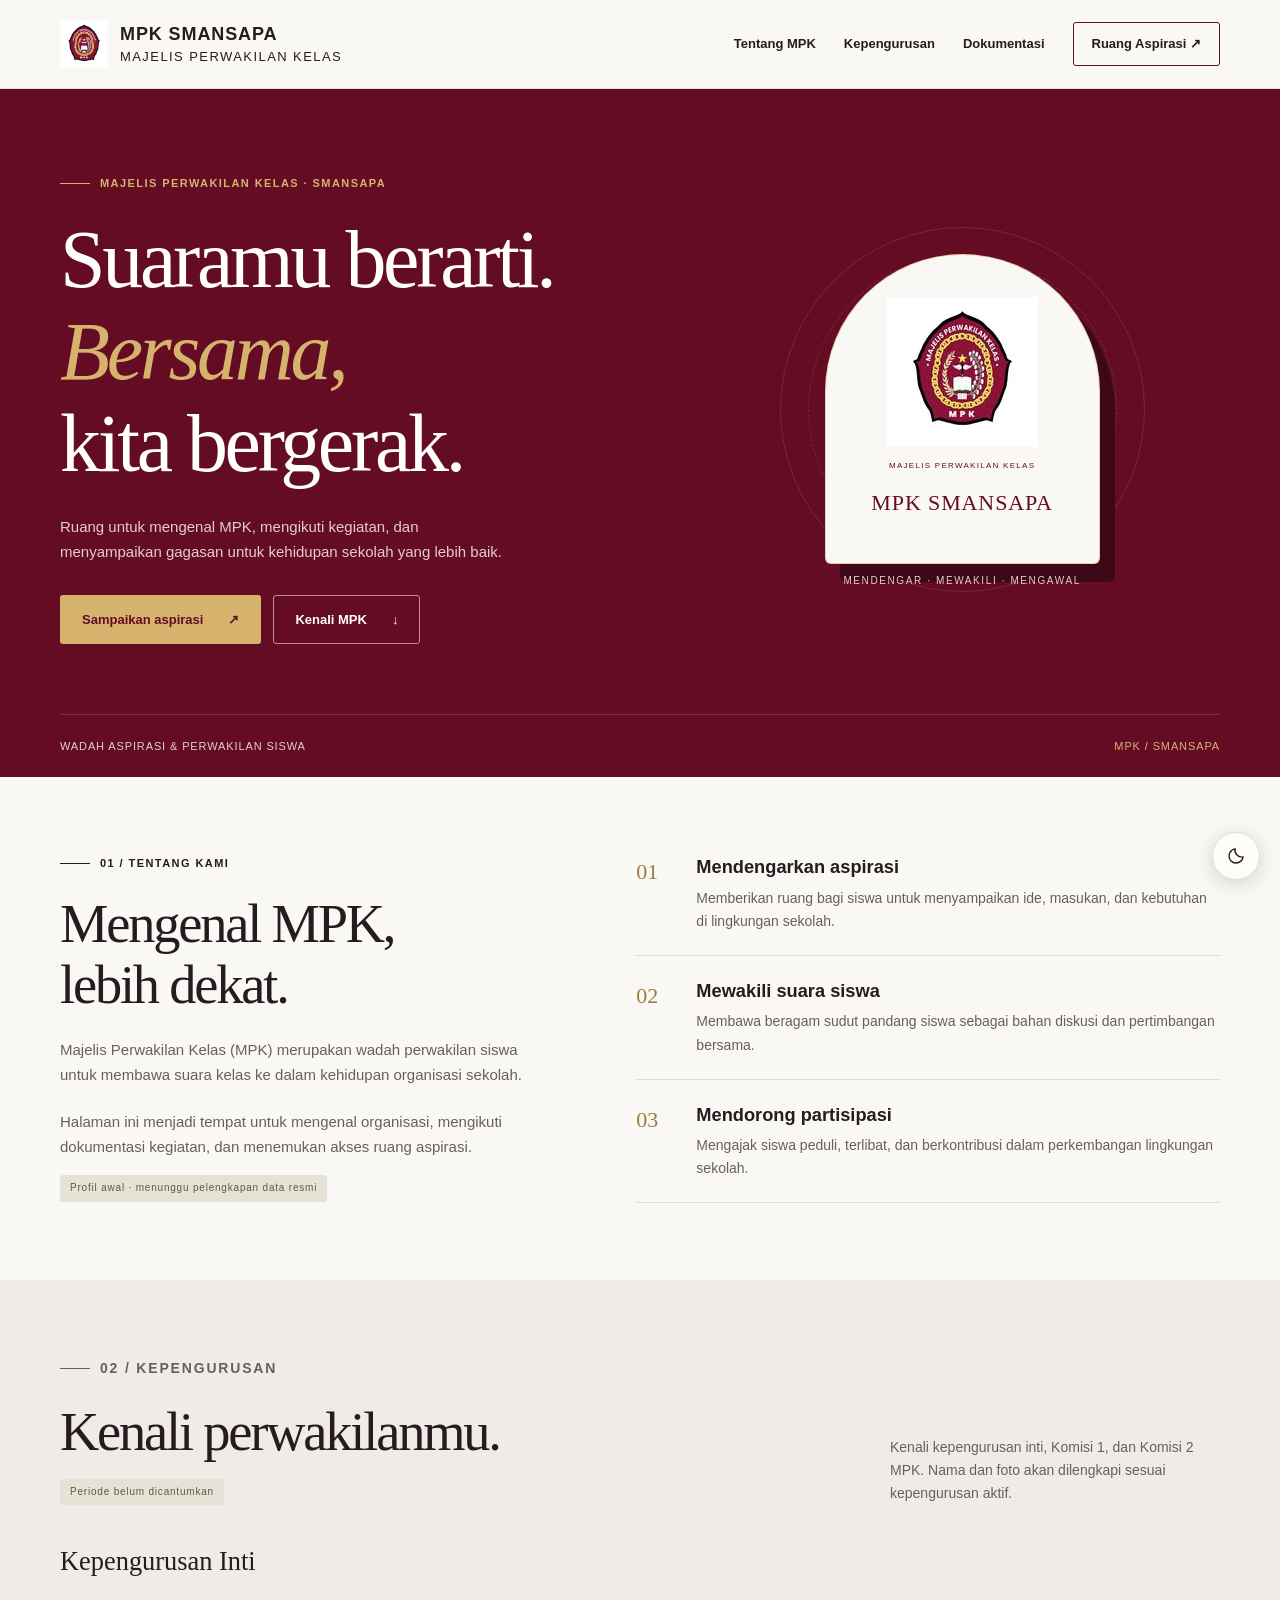
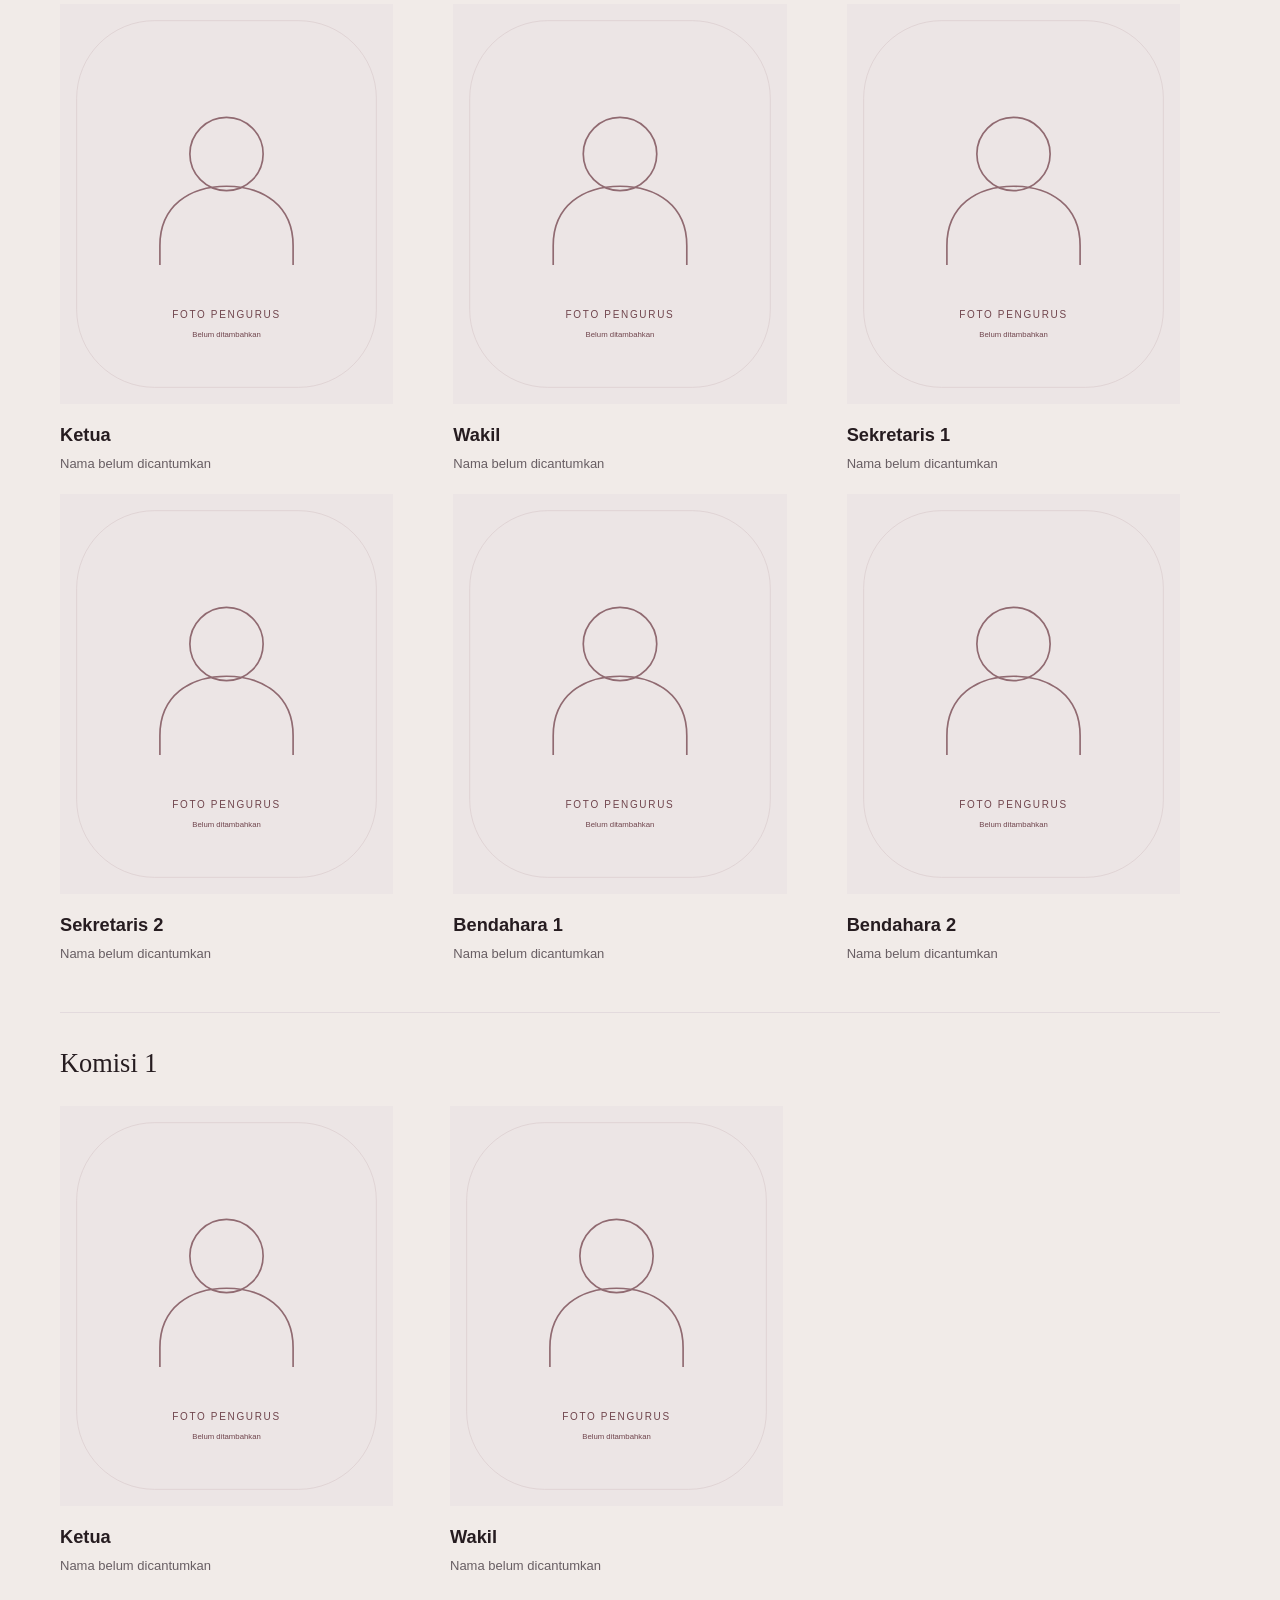
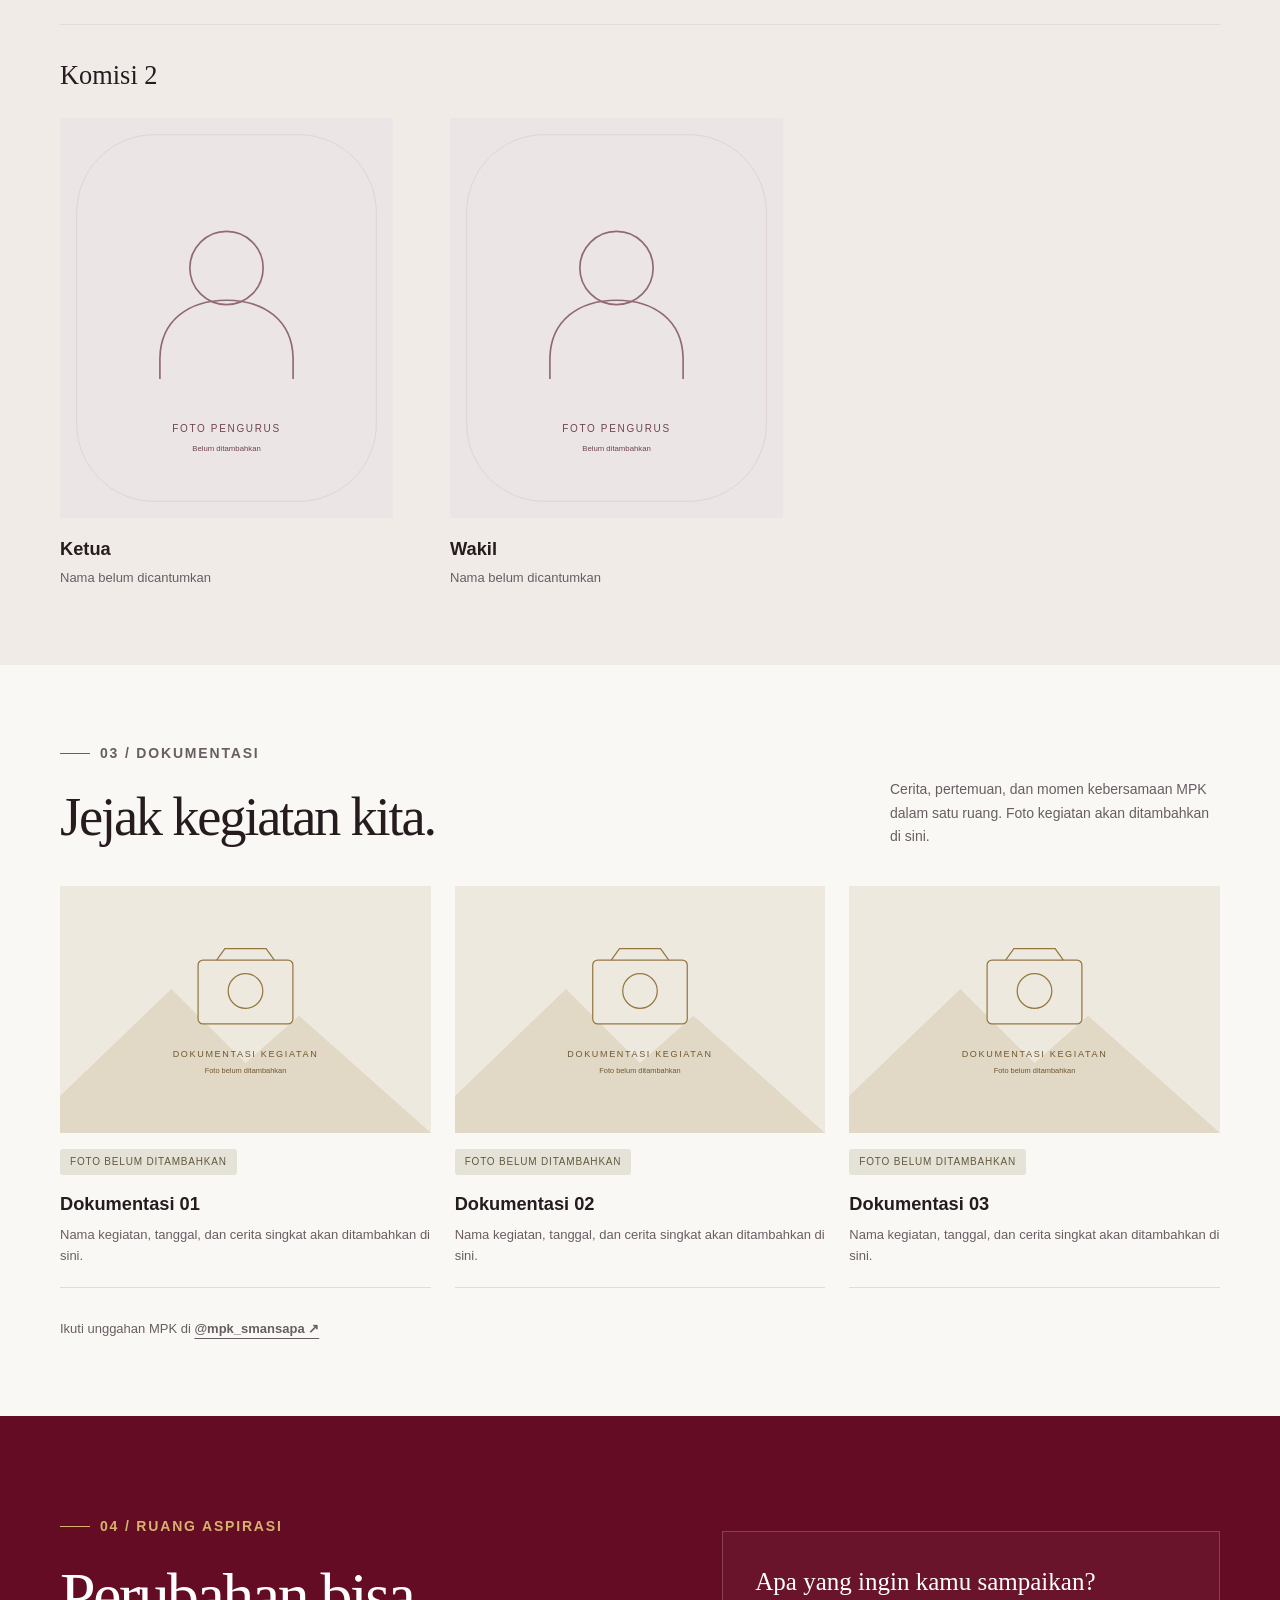
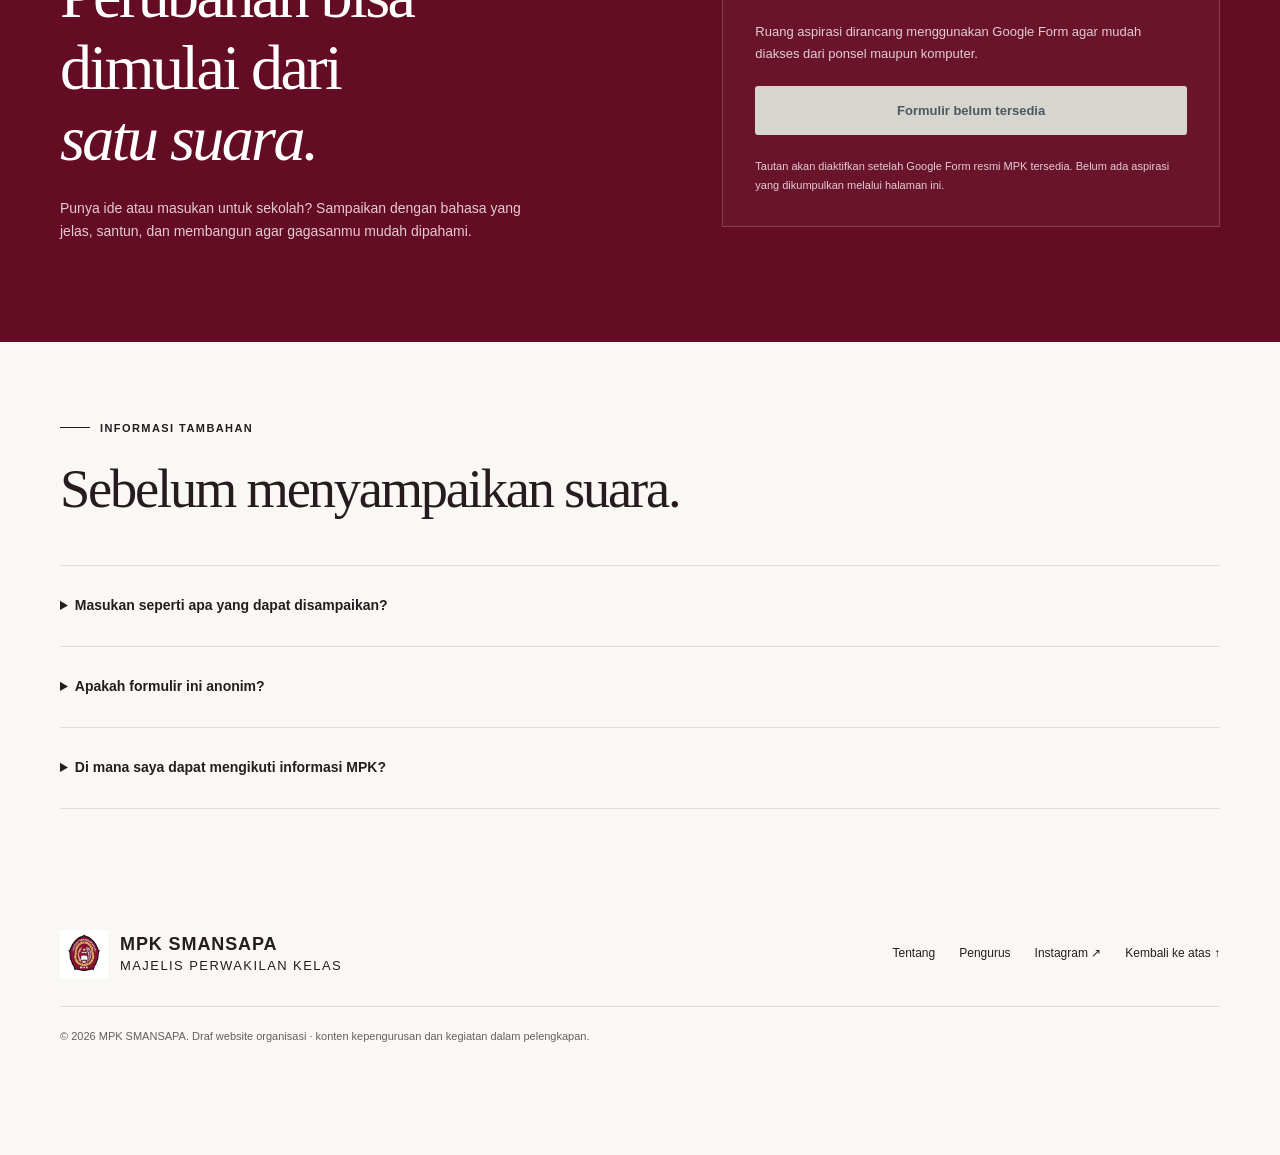
==== index.html @ d8ea1c8b "Organize leadership into core committee and two commissions" ====
<!doctype html>
<html lang="id">
  <head>
    <meta charset="utf-8">
    <meta name="viewport" content="width=device-width, initial-scale=1">
    <meta name="description" content="Kenali MPK SMANSAPA, kepengurusan, dokumentasi kegiatan, dan ruang aspirasi siswa.">
    <meta name="theme-color" content="#650c25">
    <link rel="icon" type="image/png" href="assets/logo-mpk.png">
    <title>MPK SMANSAPA — Ruang Suara Siswa</title>
    <!-- Terapkan preferensi tema sebelum halaman ditampilkan. -->
    <script src="theme.js"></script>
    <link rel="stylesheet" href="style.css">
    <script src="script.js" defer></script>
  </head>
  <body>
    <a class="skip" href="#utama">Lewati ke konten</a>
    <!-- HEADER DAN NAVIGASI -->
    <header>
      <div class="wrap header-row">
        <a class="brand" href="#beranda" aria-label="MPK SMANSAPA, beranda">
          <img class="brand-logo" src="assets/logo-mpk.png" alt="Logo MPK SMANSAPA" width="48" height="56">
          <span><strong>MPK SMANSAPA</strong>MAJELIS PERWAKILAN KELAS</span>
        </a>
        <button class="menu" aria-expanded="false" aria-controls="navigasi">Menu</button>
        <nav id="navigasi" aria-label="Navigasi utama"><a href="#tentang">Tentang MPK</a><a href="#pengurus">Kepengurusan</a><a href="#kegiatan">Dokumentasi</a><a class="nav-cta" href="#aspirasi">Ruang Aspirasi ↗</a></nav>
      </div>
    </header>
    <main id="utama">
      <!-- BERANDA -->
      <section class="hero" id="beranda">
        <div class="wrap">
          <div class="hero-grid">
            <div>
              <p class="eyebrow">Majelis Perwakilan Kelas · SMANSAPA</p>
              <h1>Suaramu berarti.<br><em>Bersama,</em><br>kita bergerak.</h1>
              <p class="hero-copy">Ruang untuk mengenal MPK, mengikuti kegiatan, dan menyampaikan gagasan untuk kehidupan sekolah yang lebih baik.</p>
              <div class="actions"><a class="button" href="#aspirasi">Sampaikan aspirasi <span aria-hidden="true">↗</span></a><a class="button secondary" href="#tentang">Kenali MPK <span aria-hidden="true">↓</span></a></div>
            </div>
            <div class="hero-art">
              <div class="orbit" aria-hidden="true"></div>
              <div class="logo-frame">
                <img src="assets/logo-mpk.png" alt="Lambang Majelis Perwakilan Kelas SMANSAPA" width="150" height="150">
                <span>MAJELIS PERWAKILAN KELAS</span>
                <strong>MPK SMANSAPA</strong>
              </div>
              <span class="art-label">MENDENGAR · MEWAKILI · MENGAWAL</span>
            </div>
          </div>
          <div class="hero-foot"><span>WADAH ASPIRASI &amp; PERWAKILAN SISWA</span><b>MPK / SMANSAPA</b></div>
        </div>
      </section>
      <!-- TENTANG MPK -->
      <section class="section" id="tentang">
        <div class="wrap about-grid">
          <div>
            <p class="eyebrow">01 / Tentang kami</p>
            <h2>Mengenal MPK,<br>lebih dekat.</h2>
            <p class="intro">Majelis Perwakilan Kelas (MPK) merupakan wadah perwakilan siswa untuk membawa suara kelas ke dalam kehidupan organisasi sekolah.</p>
            <p class="intro">Halaman ini menjadi tempat untuk mengenal organisasi, mengikuti dokumentasi kegiatan, dan menemukan akses ruang aspirasi.</p>
            <span class="badge">Profil awal · menunggu pelengkapan data resmi</span>
          </div>
          <div>
            <article class="principle">
              <span class="number">01</span>
              <div>
                <h3>Mendengarkan aspirasi</h3>
                <p>Memberikan ruang bagi siswa untuk menyampaikan ide, masukan, dan kebutuhan di lingkungan sekolah.</p>
              </div>
            </article>
            <article class="principle">
              <span class="number">02</span>
              <div>
                <h3>Mewakili suara siswa</h3>
                <p>Membawa beragam sudut pandang siswa sebagai bahan diskusi dan pertimbangan bersama.</p>
              </div>
            </article>
            <article class="principle">
              <span class="number">03</span>
              <div>
                <h3>Mendorong partisipasi</h3>
                <p>Mengajak siswa peduli, terlibat, dan berkontribusi dalam perkembangan lingkungan sekolah.</p>
              </div>
            </article>
          </div>
        </div>
      </section>
      <!-- KEPENGURUSAN MPK -->
      <section class="section tinted" id="pengurus">
        <div class="wrap">
          <div class="section-top">
            <div>
              <p class="eyebrow">02 / Kepengurusan</p>
              <h2>Kenali perwakilanmu.</h2>
              <!-- Ganti teks periode di bawah sesuai masa kepengurusan. -->
              <span class="badge" id="period">Periode belum dicantumkan</span>
            </div>
            <p>Kenali kepengurusan inti, Komisi 1, dan Komisi 2 MPK. Nama dan foto akan dilengkapi sesuai kepengurusan aktif.</p>
          </div>
          <!-- KEPENGURUSAN INTI -->
          <section class="leadership-group" aria-labelledby="inti-title">
            <h3 class="leadership-title" id="inti-title">Kepengurusan Inti</h3>
            <div class="people people--core" id="people">
              <!-- Kepengurusan Inti: Ketua. Ganti foto dan nama pada kartu ini. -->
              <article class="person">
                <div class="person-image">
                  <img src="assets/foto-pengurus.svg" alt="Tempat foto Ketua Kepengurusan Inti" width="600" height="720" loading="lazy">
                </div>
                <h4>Ketua</h4>
                <p>Nama belum dicantumkan</p>
              </article>
              <!-- Kepengurusan Inti: Wakil. Ganti foto dan nama pada kartu ini. -->
              <article class="person">
                <div class="person-image">
                  <img src="assets/foto-pengurus.svg" alt="Tempat foto Wakil Kepengurusan Inti" width="600" height="720" loading="lazy">
                </div>
                <h4>Wakil</h4>
                <p>Nama belum dicantumkan</p>
              </article>
              <!-- Kepengurusan Inti: Sekretaris 1. Ganti foto dan nama pada kartu ini. -->
              <article class="person">
                <div class="person-image">
                  <img src="assets/foto-pengurus.svg" alt="Tempat foto Sekretaris 1 Kepengurusan Inti" width="600" height="720" loading="lazy">
                </div>
                <h4>Sekretaris 1</h4>
                <p>Nama belum dicantumkan</p>
              </article>
              <!-- Kepengurusan Inti: Sekretaris 2. Ganti foto dan nama pada kartu ini. -->
              <article class="person">
                <div class="person-image">
                  <img src="assets/foto-pengurus.svg" alt="Tempat foto Sekretaris 2 Kepengurusan Inti" width="600" height="720" loading="lazy">
                </div>
                <h4>Sekretaris 2</h4>
                <p>Nama belum dicantumkan</p>
              </article>
              <!-- Kepengurusan Inti: Bendahara 1. Ganti foto dan nama pada kartu ini. -->
              <article class="person">
                <div class="person-image">
                  <img src="assets/foto-pengurus.svg" alt="Tempat foto Bendahara 1 Kepengurusan Inti" width="600" height="720" loading="lazy">
                </div>
                <h4>Bendahara 1</h4>
                <p>Nama belum dicantumkan</p>
              </article>
              <!-- Kepengurusan Inti: Bendahara 2. Ganti foto dan nama pada kartu ini. -->
              <article class="person">
                <div class="person-image">
                  <img src="assets/foto-pengurus.svg" alt="Tempat foto Bendahara 2 Kepengurusan Inti" width="600" height="720" loading="lazy">
                </div>
                <h4>Bendahara 2</h4>
                <p>Nama belum dicantumkan</p>
              </article>
            </div>
          </section>
          <!-- KOMISI 1 -->
          <section class="leadership-group" aria-labelledby="komisi-1-title">
            <h3 class="leadership-title" id="komisi-1-title">Komisi 1</h3>
            <div class="people people--commission">
              <!-- Komisi 1: Ketua. Ganti foto dan nama pada kartu ini. -->
              <article class="person">
                <div class="person-image">
                  <img src="assets/foto-pengurus.svg" alt="Tempat foto Ketua Komisi 1" width="600" height="720" loading="lazy">
                </div>
                <h4>Ketua</h4>
                <p>Nama belum dicantumkan</p>
              </article>
              <!-- Komisi 1: Wakil. Ganti foto dan nama pada kartu ini. -->
              <article class="person">
                <div class="person-image">
                  <img src="assets/foto-pengurus.svg" alt="Tempat foto Wakil Komisi 1" width="600" height="720" loading="lazy">
                </div>
                <h4>Wakil</h4>
                <p>Nama belum dicantumkan</p>
              </article>
            </div>
          </section>
          <!-- KOMISI 2 -->
          <section class="leadership-group" aria-labelledby="komisi-2-title">
            <h3 class="leadership-title" id="komisi-2-title">Komisi 2</h3>
            <div class="people people--commission">
              <!-- Komisi 2: Ketua. Ganti foto dan nama pada kartu ini. -->
              <article class="person">
                <div class="person-image">
                  <img src="assets/foto-pengurus.svg" alt="Tempat foto Ketua Komisi 2" width="600" height="720" loading="lazy">
                </div>
                <h4>Ketua</h4>
                <p>Nama belum dicantumkan</p>
              </article>
              <!-- Komisi 2: Wakil. Ganti foto dan nama pada kartu ini. -->
              <article class="person">
                <div class="person-image">
                  <img src="assets/foto-pengurus.svg" alt="Tempat foto Wakil Komisi 2" width="600" height="720" loading="lazy">
                </div>
                <h4>Wakil</h4>
                <p>Nama belum dicantumkan</p>
              </article>
            </div>
          </section>
        </div>
      </section>
      <!-- DOKUMENTASI KEGIATAN -->
      <section class="section" id="kegiatan">
        <div class="wrap">
          <div class="section-top">
            <div>
              <p class="eyebrow">03 / Dokumentasi</p>
              <h2>Jejak kegiatan kita.</h2>
            </div>
            <p>Cerita, pertemuan, dan momen kebersamaan MPK dalam satu ruang. Foto kegiatan akan ditambahkan di sini.</p>
          </div>
          <div class="gallery" id="gallery">
            <!-- Dokumentasi 01. Ganti foto, judul, tanggal, dan keterangan di kartu ini. -->
            <article class="event">
              <img src="assets/dokumentasi.svg" alt="Tempat foto dokumentasi 01" width="900" height="600" loading="lazy">
              <span class="badge">FOTO BELUM DITAMBAHKAN</span>
              <h3>Dokumentasi 01</h3>
              <!-- Tambahkan tanggal setelah tersedia, misalnya: <time datetime="2026-10-31">31 Oktober 2026</time> -->
              <p>Nama kegiatan, tanggal, dan cerita singkat akan ditambahkan di sini.</p>
            </article>
            <!-- Dokumentasi 02. Ganti foto, judul, tanggal, dan keterangan di kartu ini. -->
            <article class="event">
              <img src="assets/dokumentasi.svg" alt="Tempat foto dokumentasi 02" width="900" height="600" loading="lazy">
              <span class="badge">FOTO BELUM DITAMBAHKAN</span>
              <h3>Dokumentasi 02</h3>
              <!-- Tambahkan tanggal setelah tersedia, misalnya: <time datetime="2026-10-31">31 Oktober 2026</time> -->
              <p>Nama kegiatan, tanggal, dan cerita singkat akan ditambahkan di sini.</p>
            </article>
            <!-- Dokumentasi 03. Ganti foto, judul, tanggal, dan keterangan di kartu ini. -->
            <article class="event">
              <img src="assets/dokumentasi.svg" alt="Tempat foto dokumentasi 03" width="900" height="600" loading="lazy">
              <span class="badge">FOTO BELUM DITAMBAHKAN</span>
              <h3>Dokumentasi 03</h3>
              <!-- Tambahkan tanggal setelah tersedia, misalnya: <time datetime="2026-10-31">31 Oktober 2026</time> -->
              <p>Nama kegiatan, tanggal, dan cerita singkat akan ditambahkan di sini.</p>
            </article>
          </div>
          <p class="gallery-social">Ikuti unggahan MPK di <a class="text-link" href="https://www.instagram.com/mpk_smansapa/" target="_blank" rel="noopener noreferrer">@mpk_smansapa ↗</a></p>
        </div>
      </section>
      <!-- RUANG ASPIRASI -->
      <section class="section aspiration" id="aspirasi">
        <div class="wrap aspiration-grid">
          <div>
            <p class="eyebrow">04 / Ruang aspirasi</p>
            <h2>Perubahan bisa<br>dimulai dari<br><em>satu suara.</em></h2>
            <p>Punya ide atau masukan untuk sekolah? Sampaikan dengan bahasa yang jelas, santun, dan membangun agar gagasanmu mudah dipahami.</p>
          </div>
          <div class="form-box">
            <h3>Apa yang ingin kamu sampaikan?</h3>
            <p>Ruang aspirasi dirancang menggunakan Google Form agar mudah diakses dari ponsel maupun komputer.</p>
            <!-- Setelah Google Form tersedia, ganti tombol nonaktif di bawah dengan:
<a class="button" href="TAUTAN_GOOGLE_FORM" target="_blank" rel="noopener noreferrer">Buka formulir aspirasi ↗</a>
Lalu sesuaikan keterangan di bawah tombol. -->
            <button id="form-pending" class="button" disabled>Formulir belum tersedia</button>
            <p class="form-note" id="form-note">Tautan akan diaktifkan setelah Google Form resmi MPK tersedia. Belum ada aspirasi yang dikumpulkan melalui halaman ini.</p>
          </div>
        </div>
      </section>
      <section class="section">
        <div class="wrap">
          <p class="eyebrow">Informasi tambahan</p>
          <h2>Sebelum menyampaikan suara.</h2>
          <div class="faq">
            <details>
              <summary>Masukan seperti apa yang dapat disampaikan?</summary>
              <p>Ide kegiatan, saran fasilitas, atau masukan tentang kehidupan sekolah. Jelaskan konteks dan usulan perbaikan secara santun. Hindari menyertakan data pribadi orang lain.</p>
            </details>
            <details>
              <summary>Apakah formulir ini anonim?</summary>
              <p>Pengaturan identitas mengikuti Google Form resmi yang nantinya ditautkan. Baca keterangan formulir dan persyaratan login sebelum mengirim; website ini belum menjanjikan pengiriman anonim.</p>
            </details>
            <details>
              <summary>Di mana saya dapat mengikuti informasi MPK?</summary>
              <p>Kunjungi <a class="text-link" href="https://www.instagram.com/mpk_smansapa/" target="_blank" rel="noopener noreferrer">Instagram @mpk_smansapa ↗</a>. Dokumentasi website akan diperbarui setelah materi kegiatan tersedia.</p>
            </details>
          </div>
        </div>
      </section>
    </main>
    <!-- FOOTER -->
    <footer>
      <div class="wrap">
        <div class="footer-row">
          <a class="brand" href="#beranda">
            <img class="brand-logo" src="assets/logo-mpk.png" alt="Logo MPK SMANSAPA" width="48" height="56">
            <span><strong>MPK SMANSAPA</strong>MAJELIS PERWAKILAN KELAS</span>
          </a>
          <div class="footer-links"><a href="#tentang">Tentang</a><a href="#pengurus">Pengurus</a><a href="https://www.instagram.com/mpk_smansapa/" target="_blank" rel="noopener noreferrer">Instagram ↗</a><a href="#beranda">Kembali ke atas ↑</a></div>
        </div>
        <p class="footer-note">© <span id="year">2026</span> MPK SMANSAPA. Draf website organisasi · konten kepengurusan dan kegiatan dalam pelengkapan.</p>
      </div>
    </footer>
    <!-- Tombol tema tetap dapat diakses saat halaman digulir. -->
    <button
      class="theme-toggle"
      id="theme-toggle"
      type="button"
      aria-label="Aktifkan mode gelap"
      aria-pressed="false"
      hidden
    >
      <svg class="theme-icon theme-icon-moon" viewBox="0 0 24 24" width="20" height="20" fill="none" stroke="currentColor" stroke-width="1.7" aria-hidden="true">
        <path d="M20.5 13.2A8.5 8.5 0 0 1 10.8 3.5a8.5 8.5 0 1 0 9.7 9.7Z" />
      </svg>
      <svg class="theme-icon theme-icon-sun" viewBox="0 0 24 24" width="20" height="20" fill="none" stroke="currentColor" stroke-width="1.7" aria-hidden="true">
        <circle cx="12" cy="12" r="4" />
        <path d="M12 2v2m0 16v2M2 12h2m16 0h2M5 5l1.5 1.5m11 11L19 19M5 19l1.5-1.5m11-11L19 5" />
      </svg>
    </button>
  </body>
</html>
---- style.css ----
/* Warna, tipografi, dan tata letak website MPK SMANSAPA. */
:root {
  --maroon: #650c25;
  --maroon-light: #8b1637;
  --gold: #d6b36c;
  --paper: #faf8f4;
  --ink: #261c20;
  --muted: #685e63;
  --line: #e3dadd;
}

* {
  box-sizing: border-box;
}

html {
  scroll-behavior: smooth;
  scroll-padding-top: 100px;
}

body {
  margin: 0;
  background: var(--paper);
  color: var(--ink);
  font-family: Arial,Helvetica,sans-serif;
  line-height: 1.65;
}

a {
  color: inherit;
  text-decoration: none;
}

button {
  font: inherit;
  cursor: pointer;
}

button:disabled {
  cursor: default;
}

a:focus-visible,button:focus-visible {
  outline: 3px solid #c79c47;
  outline-offset: 5px;
}

img {
  max-width: 100%;
  display: block;
}

h1,h2,h3,p {
  margin: 0;
}

h1,h2 {
  font-family: Georgia,'Times New Roman',serif;
  font-weight: 400;
  line-height: 1.12;
  letter-spacing: -.04em;
}

h2 {
  font-size: clamp(2rem,4.5vw,3.4rem);
}

h3 {
  font-size: 1.14rem;
  line-height: 1.4;
}

.wrap {
  width: min(1160px,calc(100% - 48px));
  margin: auto;
}

.skip {
  position: fixed;
  top: -100px;
  background: white;
  padding: 12px;
  z-index: 100;
}

.skip:focus {
  top: 8px;
}

header {
  position: sticky;
  top: 0;
  z-index: 20;
  background: #faf8f4f5;
  border-bottom: 1px solid var(--line);
  backdrop-filter: blur(12px);
}

.header-row {
  height: 88px;
  display: flex;
  align-items: center;
  justify-content: space-between;
  gap: 20px;
}

.brand {
  display: flex;
  gap: 12px;
  align-items: center;
  font-size: 13px;
  letter-spacing: .11em;
  line-height: 1.4;
}

.brand strong {
  display: block;
  font-size: 18px;
  letter-spacing: .05em;
}

.brand-mark {
  height: 43px;
  width: 38px;
  display: grid;
  place-items: center;
  border: 1.5px solid var(--maroon);
  border-radius: 3px 3px 18px 18px;
  font-family: Georgia,serif;
  font-size: 27px;
  color: var(--maroon);
}

nav {
  display: flex;
  align-items: center;
  gap: 28px;
  font-size: 13px;
  font-weight: 600;
}

nav a:hover {
  color: #956c20;
}

.nav-cta {
  padding: 10px 18px;
  border: 1px solid var(--maroon);
  border-radius: 3px;
}

.menu {
  display: none;
  border: 1px solid var(--line);
  background: transparent;
  padding: 7px 12px;
}

.eyebrow {
  font-size: 11px;
  font-weight: 700;
  letter-spacing: .18em;
  text-transform: uppercase;
  display: flex;
  align-items: center;
  gap: 12px;
  margin-bottom: 22px;
}

.eyebrow:before {
  content: '';
  height: 1px;
  width: 30px;
  background: currentColor;
}

.hero {
  background: var(--maroon);
  color: #fff;
  overflow: hidden;
}

.hero-grid {
  display: grid;
  grid-template-columns: 1.15fr 1fr;
  gap: 60px;
  align-items: center;
  padding: 85px 0 70px;
}

.hero .eyebrow {
  color: var(--gold);
}

h1 {
  font-size: clamp(3.6rem,6.8vw,5.9rem);
  max-width: 700px;
}

h1 em {
  color: var(--gold);
  font-weight: 400;
}

.hero-copy {
  color: #e4ccd2;
  max-width: 455px;
  font-size: 15px;
  margin-top: 26px;
}

.actions {
  display: flex;
  gap: 12px;
  flex-wrap: wrap;
  margin-top: 30px;
}

.button {
  display: inline-flex;
  justify-content: center;
  align-items: center;
  gap: 25px;
  padding: 13px 21px;
  border: 1px solid transparent;
  border-radius: 3px;
  font-size: 13px;
  font-weight: 700;
  background: var(--gold);
  color: var(--maroon);
}

.button:hover {
  filter: brightness(1.07);
}

.button.secondary {
  background: transparent;
  border-color: #c08b99;
  color: white;
}

.hero-art {
  position: relative;
  min-height: 400px;
  display: flex;
  align-items: center;
  justify-content: center;
}

.orbit {
  border: 1px solid #ffffff1c;
  border-radius: 50%;
  width: 365px;
  height: 365px;
  position: absolute;
}

.orbit:after {
  content: '';
  position: absolute;
  inset: 27px;
  border-radius: 50%;
  border: 1px dashed #ffffff20;
}

.monogram {
  border: 1px solid #d6b36c88;
  border-radius: 120px 120px 10px 10px;
  position: relative;
  width: 245px;
  height: 300px;
  display: flex;
  flex-direction: column;
  align-items: center;
  justify-content: center;
  background: linear-gradient(135deg,#921d40,#650c25);
  box-shadow: 15px 18px 0 #3d0918;
}

.monogram .star {
  color: var(--gold);
  font-size: 38px;
}

.monogram b {
  font-family: Georgia,serif;
  font-size: 64px;
  letter-spacing: -.06em;
  font-weight: 400;
}

.monogram small {
  color: var(--gold);
  font-size: 9px;
  letter-spacing: .25em;
  margin-top: 10px;
}

.art-label {
  position: absolute;
  bottom: 10px;
  left: 0;
  color: #e4ccd2;
  font-size: 10px;
  letter-spacing: .16em;
}

.hero-foot {
  display: flex;
  justify-content: space-between;
  border-top: 1px solid #ffffff24;
  padding: 22px 0;
  color: #e4ccd2;
  font-size: 11px;
  letter-spacing: .08em;
}

.hero-foot b {
  color: var(--gold);
  font-weight: 400;
}

.section {
  padding: 85px 0;
}

.section-top {
  display: flex;
  justify-content: space-between;
  gap: 32px;
  align-items: end;
  margin-bottom: 38px;
}

.section-top p {
  max-width: 330px;
  color: var(--muted);
  font-size: 14px;
}

.about-grid {
  display: grid;
  grid-template-columns: 1fr 1.2fr;
  gap: 90px;
}

.intro {
  margin-top: 22px;
  color: var(--muted);
  font-size: 15px;
}

.principle {
  padding: 22px 0;
  display: grid;
  grid-template-columns: 45px 1fr;
  gap: 15px;
  border-bottom: 1px solid var(--line);
}

.principle:first-child {
  padding-top: 0;
}

.number {
  font-family: Georgia,serif;
  color: #9e7b3b;
  font-size: 22px;
}

.principle p {
  color: var(--muted);
  font-size: 14px;
  margin-top: 7px;
}

.tinted {
  background: #f1ebe8;
}

.badge {
  display: inline-block;
  font-size: 10px;
  letter-spacing: .08em;
  padding: 5px 10px;
  background: #e5e2d7;
  color: #63593e;
  border-radius: 3px;
  margin-top: 16px;
}

.people {
  display: grid;
  grid-template-columns: repeat(4,1fr);
  gap: 20px;
}

.person-image {
  height: 235px;
  background: #e3e5e1;
  display: grid;
  place-content: center;
  text-align: center;
  color: #70818a;
  overflow: hidden;
}

.person-image span {
  font-family: Georgia,serif;
  font-size: 64px;
  font-weight: 400;
  opacity: .45;
  line-height: 1;
}

.person-image small {
  font-size: 10px;
  letter-spacing: .1em;
  margin-top: 18px;
}

.person-image img {
  width: 100%;
  height: 235px;
  object-fit: cover;
}

.person h3 {
  margin-top: 18px;
}

.person p {
  font-size: 13px;
  color: var(--muted);
  margin-top: 5px;
}

.empty-gallery {
  display: grid;
  grid-template-columns: .7fr 1.3fr;
  border: 1px solid var(--line);
  min-height: 255px;
}

.gallery-art {
  background: repeating-linear-gradient(135deg,#e9ebe5,#e9ebe5 25px,#e5e8e1 25px,#e5e8e1 26px);
  display: grid;
  place-items: center;
  color: #4e6a75;
}

.gallery-art svg {
  width: 75px;
  height: 75px;
  stroke-width: 1;
}

.empty-copy {
  padding: 42px;
}

.empty-copy p {
  font-size: 14px;
  color: var(--muted);
  margin: 12px 0 20px;
}

.text-link {
  font-size: 13px;
  font-weight: 700;
  text-decoration: underline;
  text-underline-offset: 5px;
}

.gallery {
  display: grid;
  grid-template-columns: repeat(3,1fr);
  gap: 24px;
}

.event {
  border-bottom: 1px solid var(--line);
  padding-bottom: 20px;
}

.event img {
  width: 100%;
  height: 230px;
  object-fit: cover;
}

.event h3 {
  margin-top: 16px;
}

.event p {
  font-size: 13px;
  color: var(--muted);
  margin-top: 7px;
}

.aspiration {
  background: var(--maroon);
  color: white;
  position: relative;
}

.aspiration-grid {
  display: grid;
  grid-template-columns: 1.15fr 1fr;
  gap: 90px;
}

.aspiration h2 {
  font-size: clamp(2.5rem,5vw,4.3rem);
}

.aspiration .eyebrow {
  color: var(--gold);
}

.aspiration p {
  font-size: 14px;
  color: #e4ccd2;
  margin: 22px 0;
  max-width: 480px;
}

.form-box {
  background: #ffffff08;
  border: 1px solid #ffffff30;
  padding: 32px;
  align-self: center;
}

.form-box h3 {
  font-family: Georgia,serif;
  font-size: 25px;
  font-weight: 400;
}

.form-box p {
  font-size: 13px;
}

.form-box .button {
  width: 100%;
}

.form-box button:disabled {
  background: #d6d6ce;
  color: #4c5961;
}

.form-note {
  font-size: 11px!important;
  margin-bottom: 0!important;
}

.faq {
  margin-top: 45px;
  border-top: 1px solid var(--line);
}

details {
  border-bottom: 1px solid var(--line);
  padding: 18px 0;
}

summary {
  cursor: pointer;
  font-size: 14px;
  font-weight: 600;
}

details p {
  color: var(--muted);
  font-size: 14px;
  max-width: 750px;
  padding-top: 12px;
}

footer {
  padding: 40px 0;
}

.footer-row {
  display: flex;
  justify-content: space-between;
  align-items: center;
  gap: 24px;
}

.footer-note {
  font-size: 11px;
  color: var(--muted);
  margin-top: 24px;
  padding-top: 20px;
  border-top: 1px solid var(--line);
}

.footer-links {
  font-size: 12px;
  display: flex;
  gap: 24px;
}

[hidden] {
  display: none!important;
}

/* Identitas visual berdasarkan logo MPK yang diberikan. */
.brand-logo {
  width: 48px;
  height: 56px;
  object-fit: contain;
  flex-shrink: 0;
}

.logo-frame {
  position: relative;
  width: 275px;
  min-height: 310px;
  border: 1px solid #d6b36c88;
  border-radius: 140px 140px 6px 6px;
  background: #faf8f4;
  display: flex;
  flex-direction: column;
  align-items: center;
  justify-content: center;
  gap: 12px;
  box-shadow: 15px 18px 0 #3d0918;
}

.logo-frame img {
  width: 150px;
  height: 150px;
  object-fit: contain;
}

.logo-frame span {
  font-size: 8px;
  letter-spacing: .16em;
  color: #650c25;
}

.logo-frame strong {
  font-family: Georgia,serif;
  color: #650c25;
  letter-spacing: .04em;
  font-size: 22px;
  font-weight: 400;
}

.person-image {
  display: block;
  background: #ece5e5;
}

.person-image img {
  width: 100%;
  height: 100%;
  object-fit: cover;
}

.person-image:has(span) {
  display: grid;
}

.event img {
  height: auto;
  aspect-ratio: 3/2;
}

.event time {
  display: block;
  margin-top: 8px;
  font-size: 12px;
  color: var(--muted);
}

.gallery-social {
  margin-top: 30px;
  font-size: 13px;
  color: var(--muted);
}

/* Tata letak responsif: desktop, tablet, dan layar ponsel mulai 320px. */
:root {
  --header-height: 88px;
}

html {
  scroll-padding-top: calc(var(--header-height) + 18px);
}

.wrap {
  width: min(1160px,calc(100% - 48px));
}

.hero-grid {
  grid-template-columns: minmax(0,1.15fr) minmax(0,1fr);
  gap: clamp(24px,4vw,60px);
}

.about-grid {
  grid-template-columns: minmax(0,1fr) minmax(0,1.2fr);
}

.aspiration-grid {
  grid-template-columns: minmax(0,1.15fr) minmax(0,1fr);
}

.hero-grid>*,.about-grid>*,.aspiration-grid>*,.people>*,.gallery>*,.section-top>* {
  min-width: 0;
}

h1 {
  font-size: clamp(2.5rem,6.4vw,5.9rem);
}

h1,h2,h3,p,.badge,.text-link {
  overflow-wrap: anywhere;
}

.section {
  padding-block: clamp(52px,6vw,85px);
}

.eyebrow {
  gap: 10px;
  letter-spacing: .13em;
}

.eyebrow:before {
  flex-shrink: 0;
}

.people {
  grid-template-columns: repeat(4,minmax(0,1fr));
}

.gallery {
  grid-template-columns: repeat(3,minmax(0,1fr));
}

.person-image {
  height: auto;
  aspect-ratio: 5/6;
  max-height: 400px;
}

.person-image img {
  width: 100%;
  height: 100%;
  object-fit: cover;
  object-position: center top;
}

.hero-art {
  transform: none;
  min-height: 380px;
}

.orbit {
  width: min(365px,100%);
  height: auto;
  aspect-ratio: 1;
}

.logo-frame {
  width: min(275px,85%);
}

.art-label {
  left: 0;
  right: 0;
  text-align: center;
  font-size: clamp(8px,.8vw,10px);
}

.button,.menu {
  min-height: 44px;
  touch-action: manipulation;
}

.button {
  white-space: normal;
  text-align: center;
}

.footer-links {
  flex-wrap: wrap;
  gap: 10px 24px;
}

.footer-links a {
  min-height: 44px;
  display: inline-flex;
  align-items: center;
}

summary {
  min-height: 44px;
  align-content: center;
}

@media(max-width:1100px) {
  .about-grid,.aspiration-grid {
    gap: 40px;
  }
  .people {
    grid-template-columns: repeat(2,minmax(0,1fr));
  }
  .gallery {
    grid-template-columns: repeat(2,minmax(0,1fr));
  }
  .person-image {
    max-height: 360px;
  }
}

@media(max-width:1000px) {
  :root {
    --header-height: 76px;
  }
  .header-row {
    height: var(--header-height);
    gap: 12px;
  }
  .menu {
    display: inline-flex;
    align-items: center;
    justify-content: center;
    flex-shrink: 0;
    padding: 8px 14px;
    color: var(--ink);
  }
  nav {
    display: none;
    position: absolute;
    left: 0;
    right: 0;
    top: 100%;
    background: var(--paper);
    padding: 12px 24px 20px;
    flex-direction: column;
    align-items: stretch;
    gap: 4px;
    border-bottom: 1px solid var(--line);
    max-height: calc(100dvh - var(--header-height));
    overflow-y: auto;
    box-shadow: 0 15px 20px #261c2010;
  }
  nav.open {
    display: flex;
  }
  nav a {
    min-height: 48px;
    display: flex;
    align-items: center;
    padding: 10px 14px;
  }
  nav .nav-cta {
    margin-top: 6px;
  }
  .brand-logo {
    width: 42px;
    height: 50px;
  }
  .brand {
    font-size: 10px;
  }
  .brand strong {
    font-size: 16px;
  }
}

@media(max-width:760px) {
  .hero-grid,.about-grid,.aspiration-grid {
    grid-template-columns: minmax(0,1fr);
  }
  .hero-grid {
    padding: 48px 0 28px;
    gap: 22px;
  }
  h1 {
    font-size: clamp(2.3rem,8.7vw,3.8rem);
  }
  .hero-copy {
    max-width: 550px;
  }
  .hero-art {
    min-height: 335px;
  }
  .logo-frame {
    min-height: 275px;
    width: 245px;
  }
  .logo-frame img {
    width: 130px;
    height: 130px;
  }
  .orbit {
    width: 310px;
  }
  .hero-foot {
    font-size: 10px;
    gap: 16px;
    flex-wrap: wrap;
    padding: 18px 0;
  }
  .section-top {
    align-items: flex-start;
    flex-direction: column;
    gap: 18px;
    margin-bottom: 28px;
  }
  .section-top p {
    max-width: 550px;
  }
  .about-grid,.aspiration-grid {
    gap: 32px;
  }
  .aspiration h2 {
    font-size: clamp(2.25rem,7.5vw,3.5rem);
  }
  .empty-gallery {
    grid-template-columns: 1fr;
  }
  .gallery-art {
    min-height: 160px;
  }
  .empty-copy,.form-box {
    padding: 26px;
  }
  .footer-row {
    align-items: flex-start;
    flex-direction: column;
    gap: 20px;
  }
}

@media(max-width:480px) {
  .wrap {
    width: calc(100% - 32px);
  }
  .header-row {
    gap: 8px;
  }
  .brand {
    gap: 7px;
    font-size: 8px;
    letter-spacing: .06em;
  }
  .brand strong {
    font-size: 13px;
    letter-spacing: .04em;
  }
  .brand-logo {
    width: 34px;
    height: 42px;
  }
  .menu {
    font-size: 12px;
    padding: 8px 10px;
  }
  nav {
    padding-inline: 16px;
  }
  .hero .eyebrow {
    font-size: 9px;
    letter-spacing: .1em;
  }
  .eyebrow:before {
    width: 22px;
  }
  .actions {
    display: grid;
    grid-template-columns: 1fr;
    gap: 10px;
    margin-top: 24px;
  }
  .actions .button {
    width: 100%;
    justify-content: space-between;
  }
  .hero-art {
    min-height: 310px;
  }
  .logo-frame {
    width: 225px;
    min-height: 255px;
    box-shadow: 10px 12px 0 #3d0918;
  }
  .logo-frame strong {
    font-size: 20px;
  }
  .orbit {
    width: min(285px,100%);
  }
  .people,.gallery {
    grid-template-columns: minmax(0,1fr);
    gap: 28px;
  }
  .person h3 {
    font-size: 18px;
    margin-top: 14px;
  }
  .person p {
    font-size: 14px;
  }
  .person-image {
    max-height: none;
  }
  .form-box {
    padding: 22px;
  }
  .form-box h3 {
    font-size: 23px;
  }
  .principle {
    grid-template-columns: 30px minmax(0,1fr);
    gap: 12px;
  }
  .footer-links {
    column-gap: 20px;
  }
}

@media(prefers-reduced-motion:reduce) {
  html {
    scroll-behavior: auto;
  }
}

.structure-note {
  font-size: 12px;
}

/* MODE TERANG DAN GELAP
   data-theme diatur oleh theme.js dan tombol pada script.js.
   Warna identitas logo dipertahankan pada kedua mode. */
:root {
  color-scheme: light;
  --header-background: #faf8f4f5;
  --section-tint: #f1ebe8;
  --hero-background: #650c25;
  --badge-background: #e5e2d7;
  --badge-text: #63593e;
  --accent-text: #9e7b3b;
  --toggle-background: #fffdf8;
}

:root[data-theme="dark"] {
  color-scheme: dark;
  --paper: #181316;
  --ink: #f5edf0;
  --muted: #c5b7bd;
  --line: #44313a;
  --header-background: #181316f5;
  --section-tint: #241a20;
  --hero-background: #3d0b1d;
  --badge-background: #3d3223;
  --badge-text: #ead2a0;
  --accent-text: #d6b36c;
  --toggle-background: #30212a;
}

header {
  background: var(--header-background);
}

.tinted {
  background: var(--section-tint);
}

.hero,
.aspiration {
  background: var(--hero-background);
}

.badge {
  background: var(--badge-background);
  color: var(--badge-text);
}

.number {
  color: var(--accent-text);
}

:root[data-theme="dark"] .nav-cta {
  border-color: var(--gold);
}

:root[data-theme="dark"] nav a:hover {
  color: var(--gold);
}

.skip {
  background: var(--paper);
  color: var(--ink);
}

/* Ruang untuk tombol mengambang agar tautan footer tetap mudah diakses. */
footer {
  padding-bottom: calc(110px + env(safe-area-inset-bottom, 0px));
}

.theme-toggle {
  position: fixed;
  right: calc(20px + env(safe-area-inset-right, 0px));
  bottom: calc(20px + env(safe-area-inset-bottom, 0px));
  z-index: 30;
  display: inline-flex;
  align-items: center;
  justify-content: center;
  width: 48px;
  height: 48px;
  padding: 0;
  border: 1px solid var(--line);
  border-radius: 50%;
  background: var(--toggle-background);
  color: var(--ink);
  box-shadow: 0 4px 20px #00000026;
  font-size: 13px;
  font-weight: 600;
  touch-action: manipulation;
}

.theme-toggle:hover {
  border-color: var(--gold);
}

.theme-toggle:focus-visible {
  outline: 3px solid var(--gold);
  outline-offset: 4px;
}

.theme-icon {
  flex-shrink: 0;
}

.theme-icon-sun,
:root[data-theme="dark"] .theme-icon-moon {
  display: none;
}

:root[data-theme="dark"] .theme-icon-sun {
  display: block;
}

@media (max-width: 480px) {
  .theme-toggle {
    right: calc(16px + env(safe-area-inset-right, 0px));
    bottom: calc(16px + env(safe-area-inset-bottom, 0px));
  }
}

/* Kelompok kepengurusan: inti dan komisi. */
.leadership-group + .leadership-group {
  margin-top: 48px;
  padding-top: 32px;
  border-top: 1px solid var(--line);
}

.leadership-title {
  margin: 0 0 24px;
  font-family: Georgia, 'Times New Roman', serif;
  font-size: 1.65rem;
  font-weight: 400;
}

.person h4 {
  margin: 18px 0 0;
  font-size: 1.14rem;
  line-height: 1.4;
}

.people--core {
  grid-template-columns: repeat(3, minmax(0, 1fr));
}

.people--commission {
  grid-template-columns: repeat(2, minmax(0, 1fr));
  max-width: 760px;
}

@media (max-width: 1100px) {
  .people--core {
    grid-template-columns: repeat(2, minmax(0, 1fr));
  }
}

@media (max-width: 480px) {
  .people--core,
  .people--commission {
    grid-template-columns: minmax(0, 1fr);
  }

  .person h4 {
    margin-top: 14px;
    font-size: 18px;
  }
}
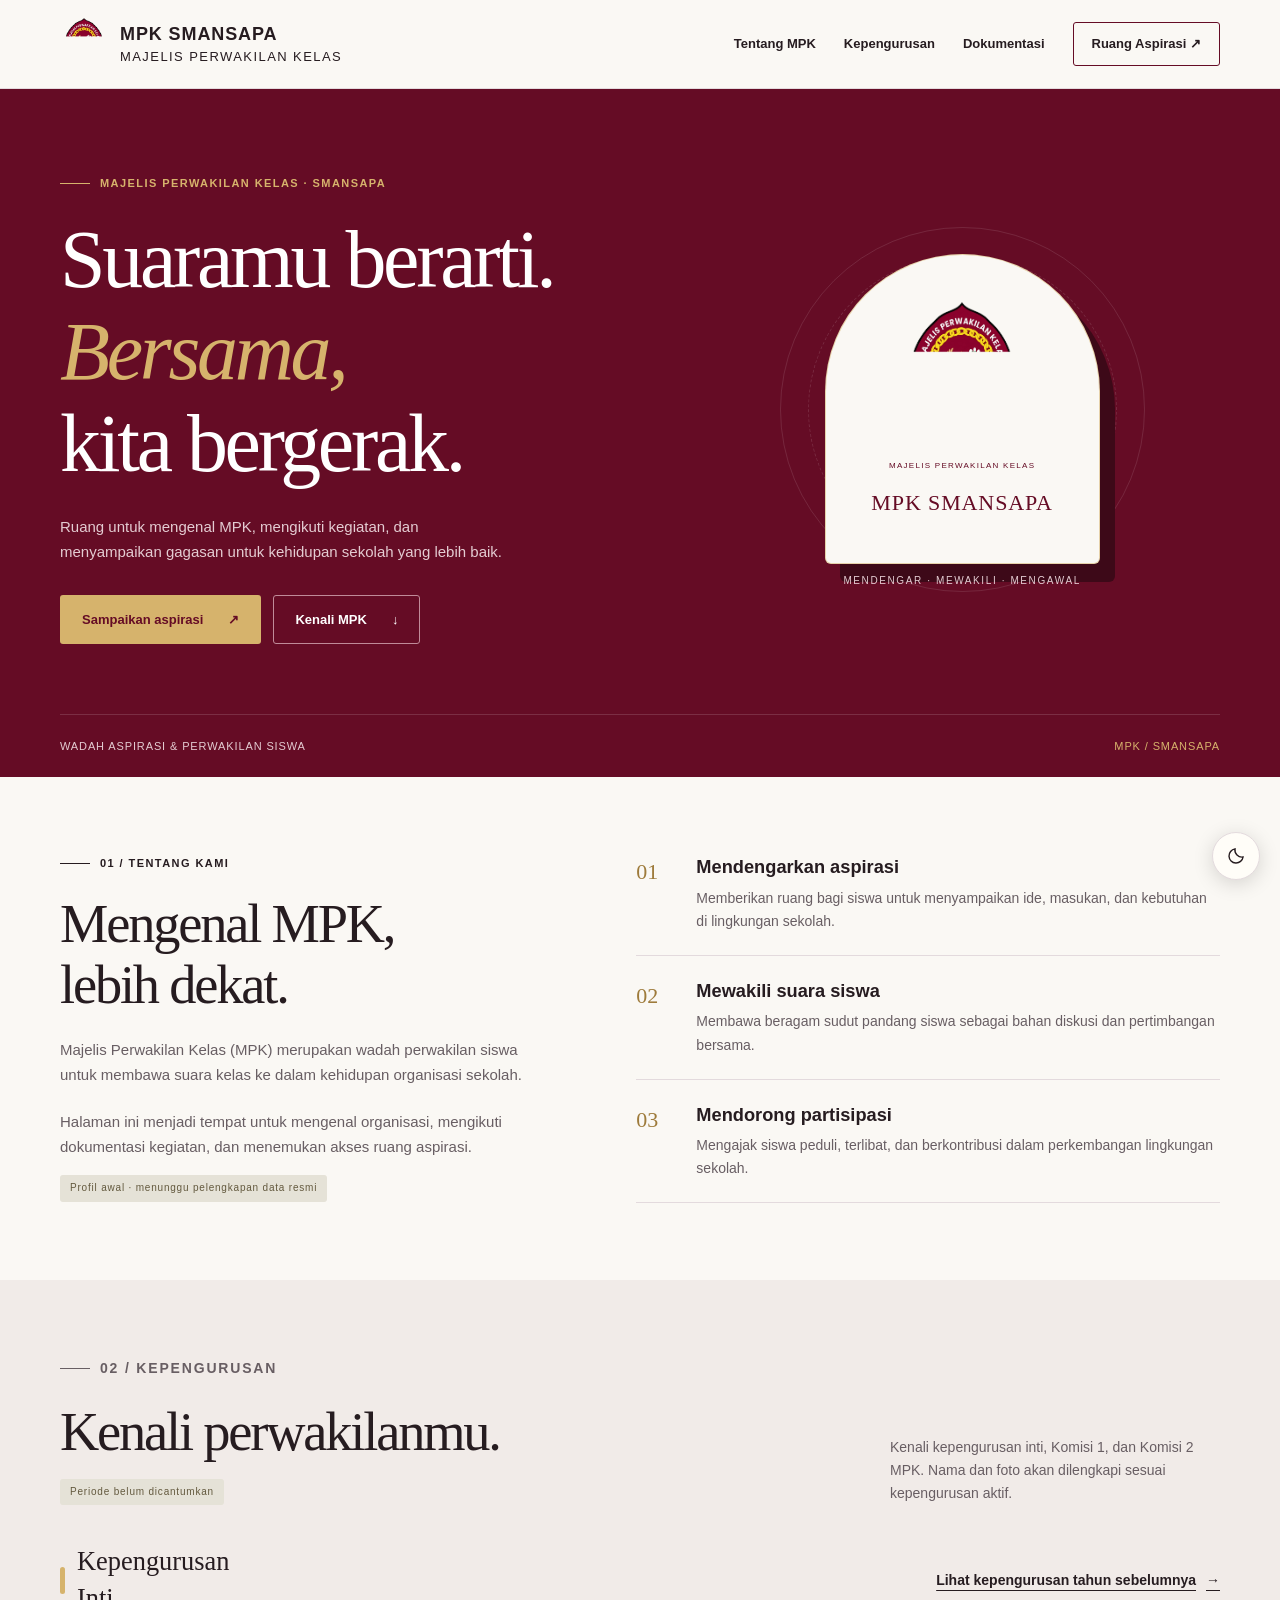
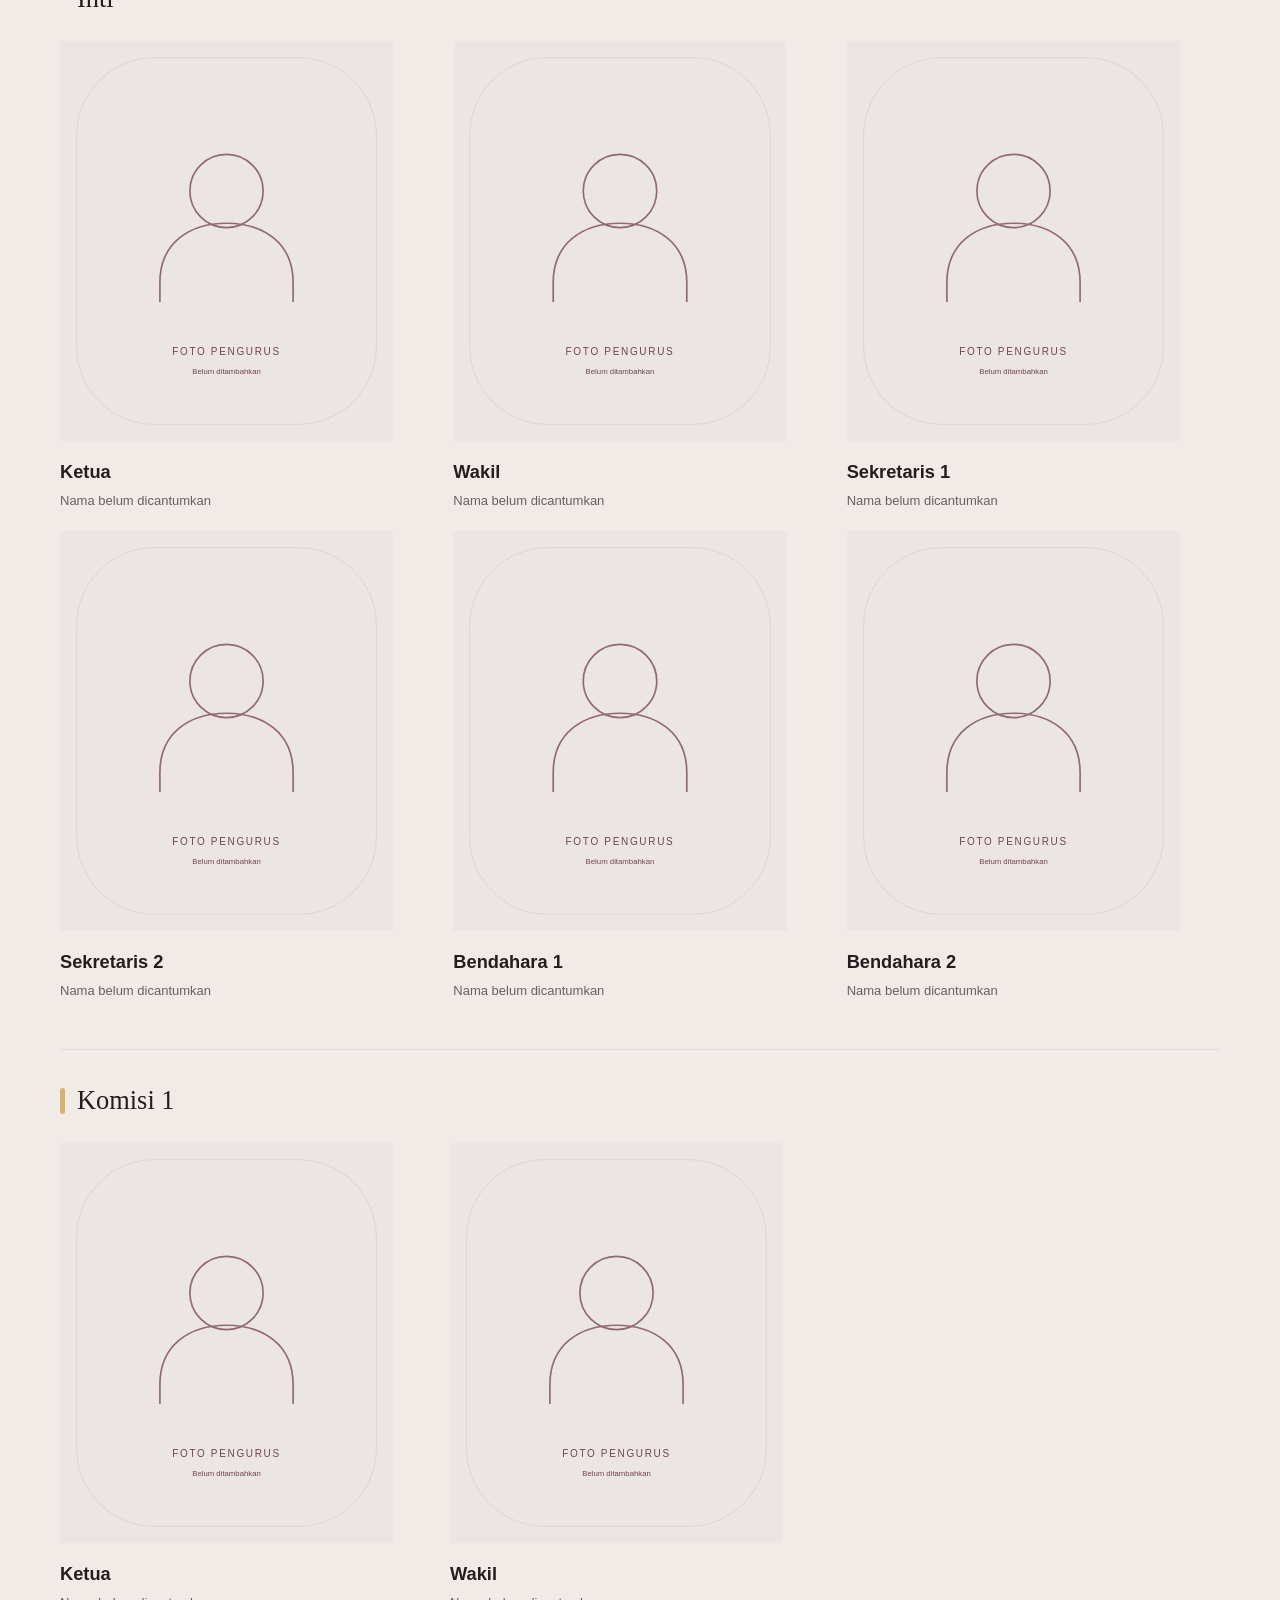
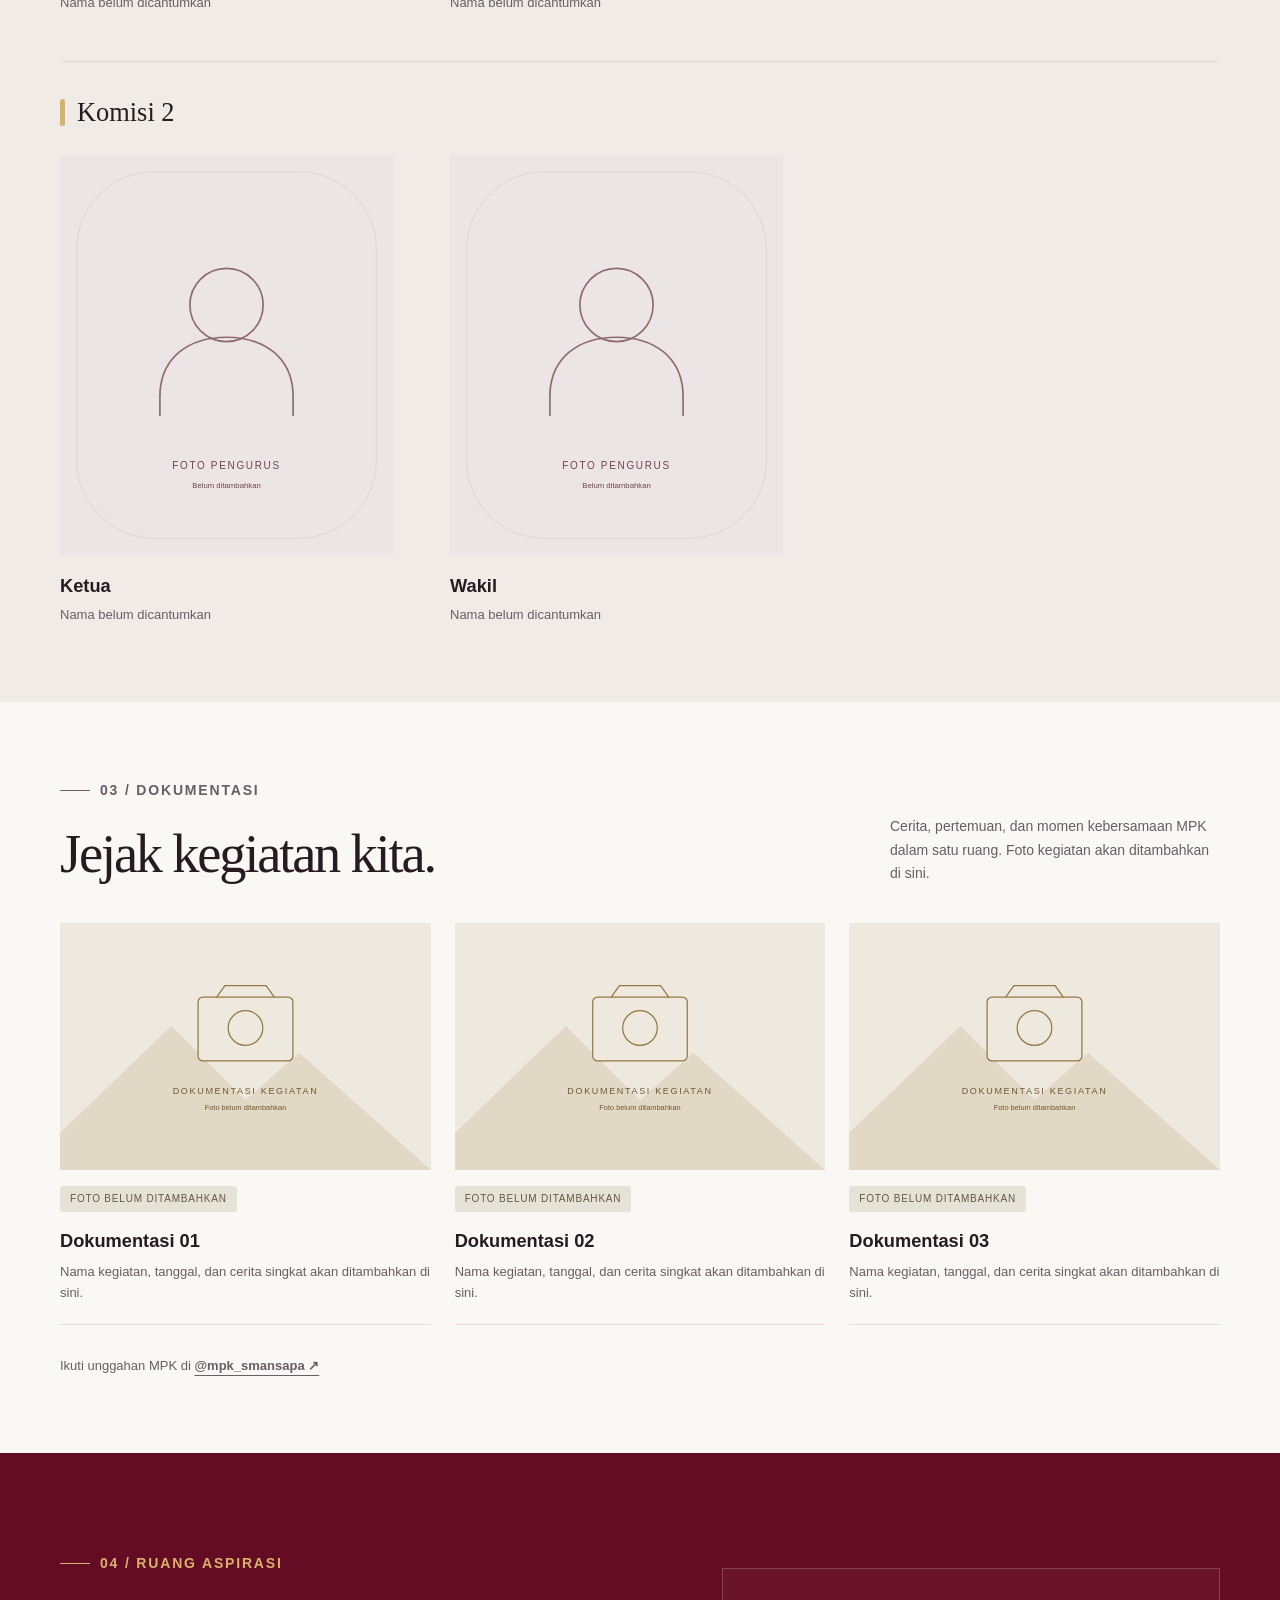
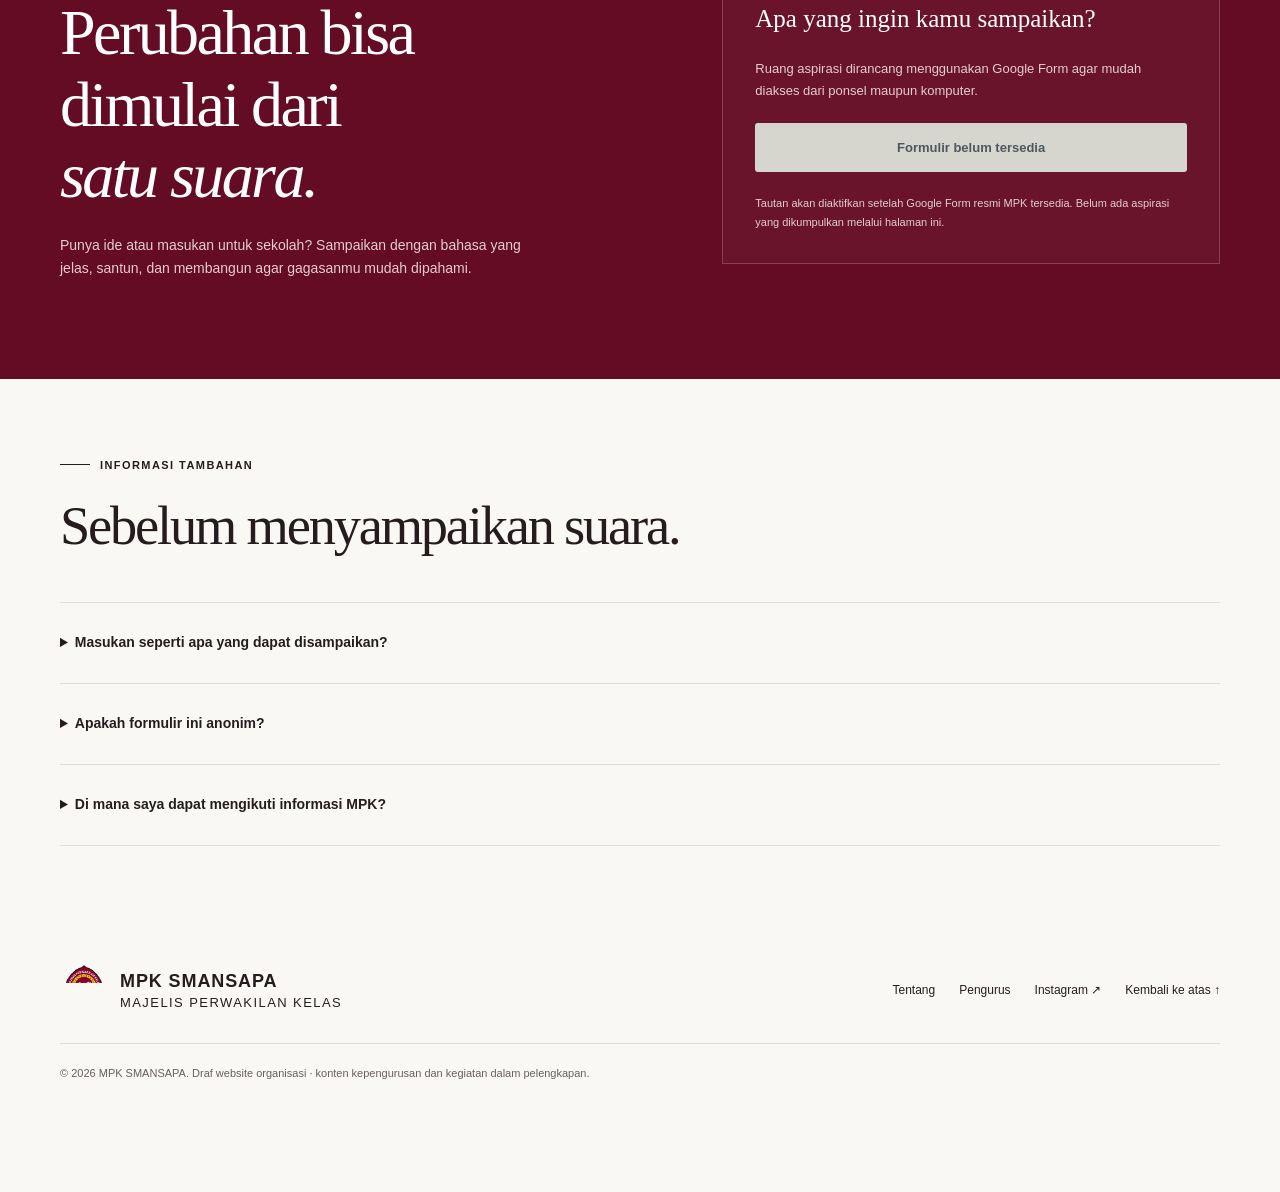
==== commit 452d74fc: "Add editable leadership archive and transparent high-resolution MPK logo" ====
--- a/index.html
+++ b/index.html
@@ -98,7 +98,10 @@
           </div>
           <!-- KEPENGURUSAN INTI -->
           <section class="leadership-group" aria-labelledby="inti-title">
-            <h3 class="leadership-title" id="inti-title">Kepengurusan Inti</h3>
+            <div class="leadership-heading">
+              <h3 class="leadership-title" id="inti-title">Kepengurusan Inti</h3>
+              <a class="text-link archive-link" href="arsip-kepengurusan.html">Lihat kepengurusan tahun sebelumnya <span aria-hidden="true">→</span></a>
+            </div>
             <div class="people people--core" id="people">
               <!-- Kepengurusan Inti: Ketua. Ganti foto dan nama pada kartu ini. -->
               <article class="person">
--- a/style.css
+++ b/style.css
@@ -1166,12 +1166,24 @@
 }
 
 .leadership-title {
+  display: flex;
+  align-items: center;
+  gap: 12px;
   margin: 0 0 24px;
   font-family: Georgia, 'Times New Roman', serif;
   font-size: 1.65rem;
   font-weight: 400;
 }
 
+/* Penanda dekoratif untuk setiap kategori kepengurusan. */
+.leadership-title::before {
+  content: "";
+  flex: 0 0 5px;
+  height: 1em;
+  border-radius: 999px;
+  background: var(--gold);
+}
+
 .person h4 {
   margin: 18px 0 0;
   font-size: 1.14rem;
@@ -1204,3 +1216,27 @@
     font-size: 18px;
   }
 }
+
+/* Tautan dan halaman arsip kepengurusan. */
+.leadership-heading {
+  display: flex;
+  flex-wrap: wrap;
+  align-items: center;
+  justify-content: space-between;
+  gap: 12px 24px;
+  margin-bottom: 24px;
+}
+.leadership-heading .leadership-title { margin-bottom: 0; }
+.archive-link {
+  display: inline-flex;
+  align-items: center;
+  gap: 10px;
+  min-height: 44px;
+  font-size: 14px;
+}
+.archive-intro .eyebrow { margin-top: 36px; }
+.archive-intro h1 {
+  color: var(--ink);
+  font-size: clamp(2.4rem, 6vw, 4.5rem);
+}
+.archive-intro .intro { max-width: 650px; }
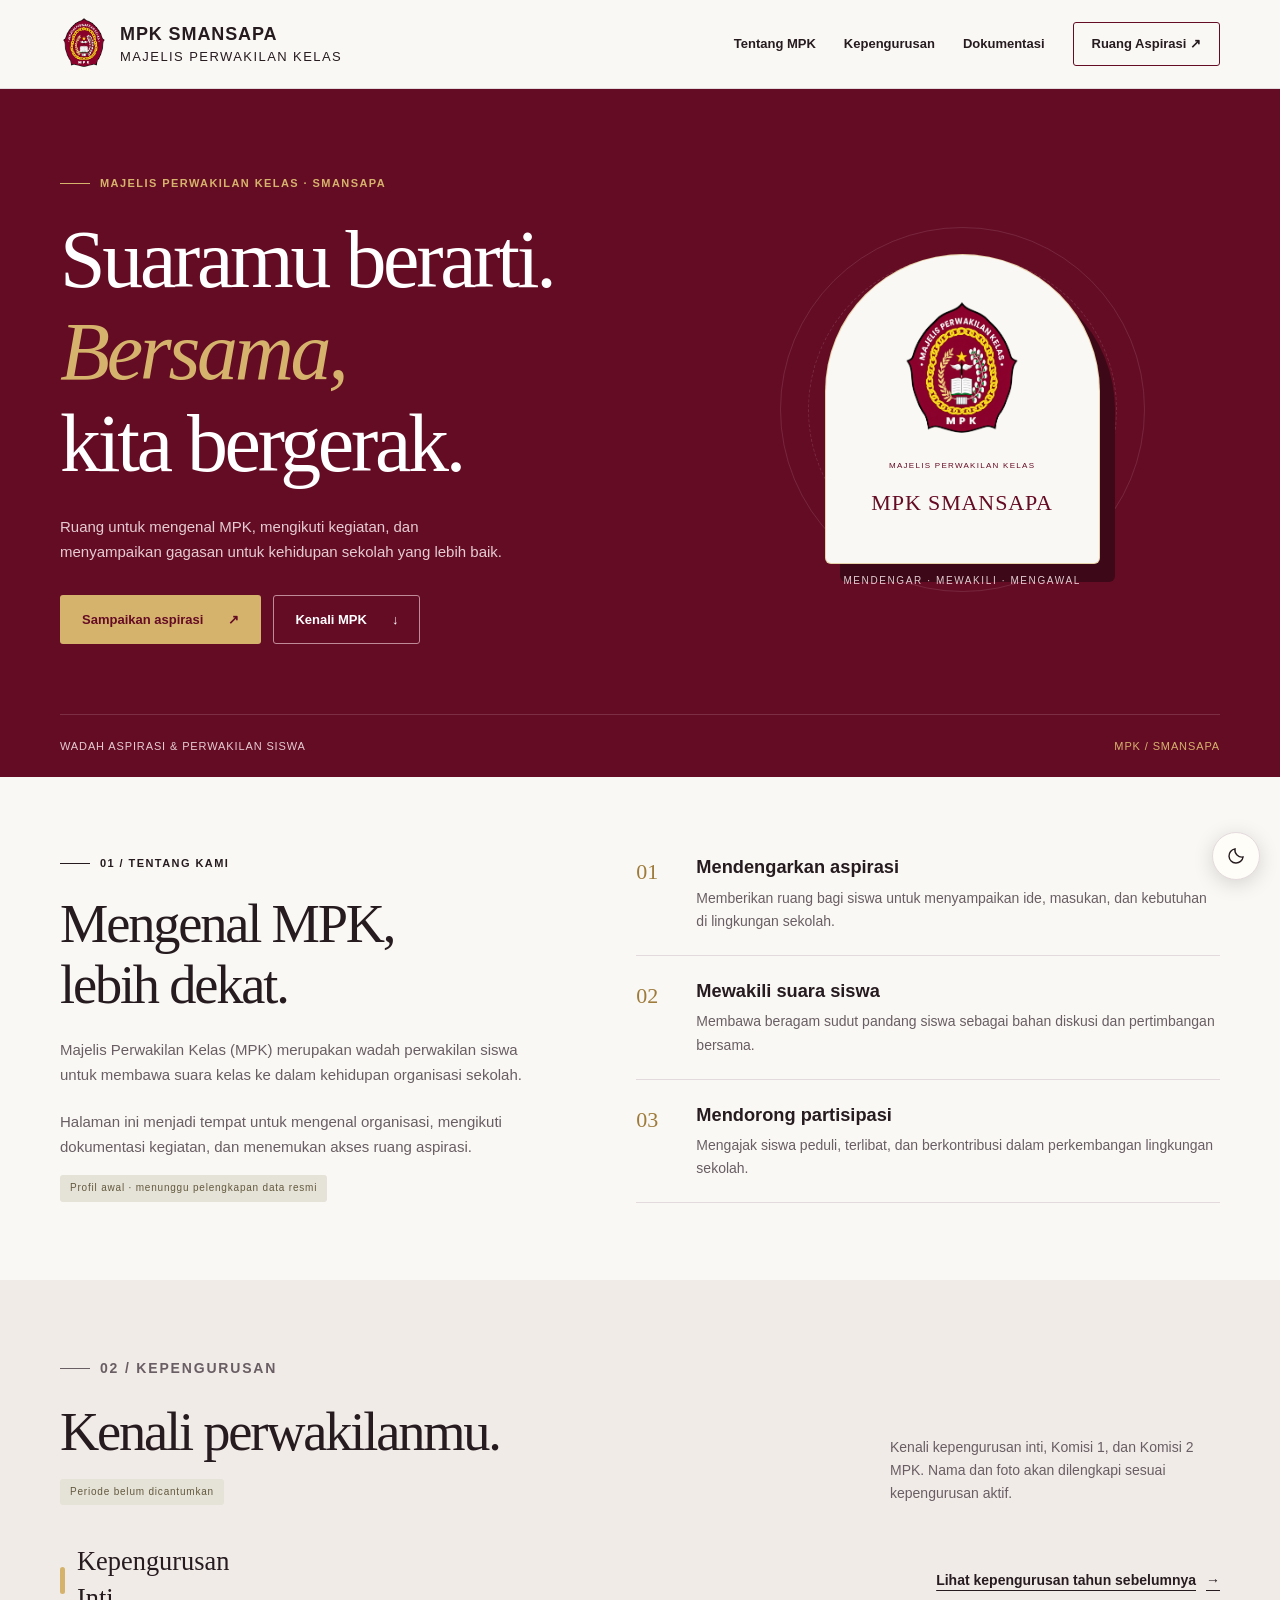
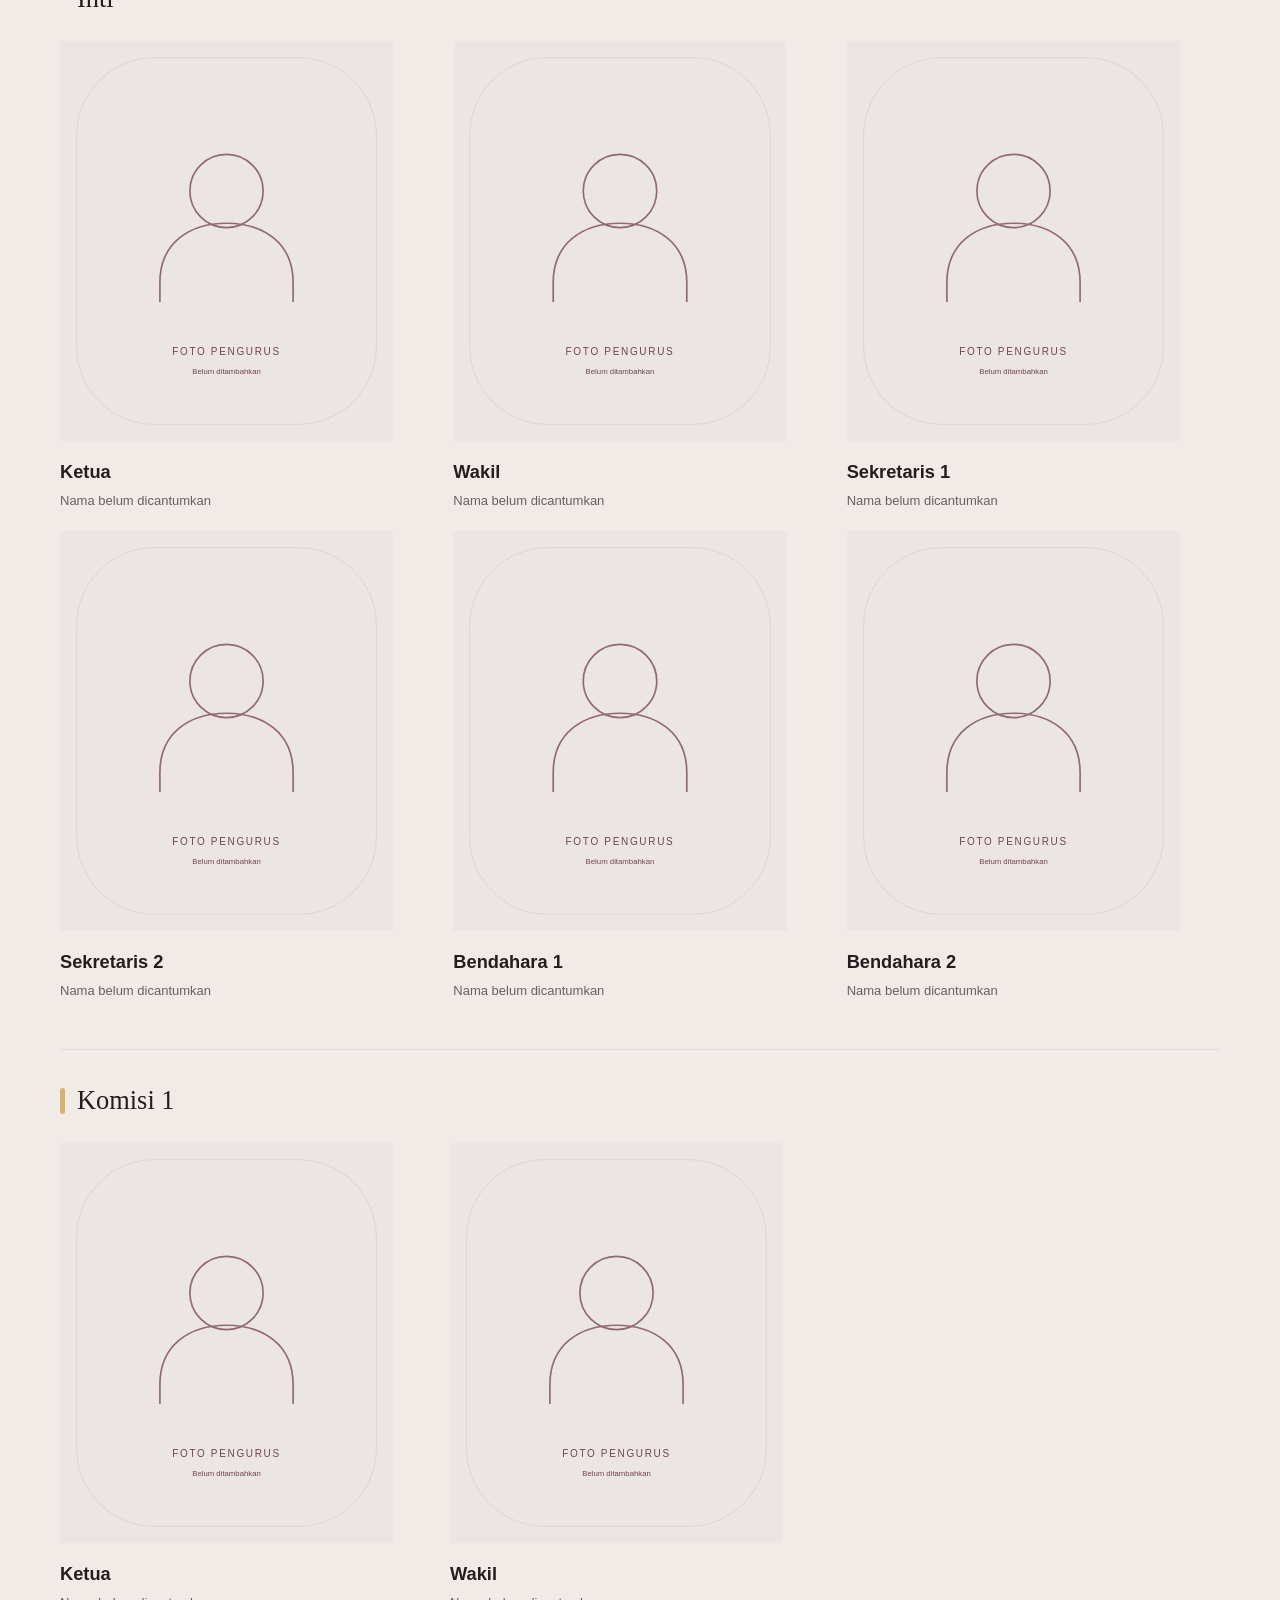
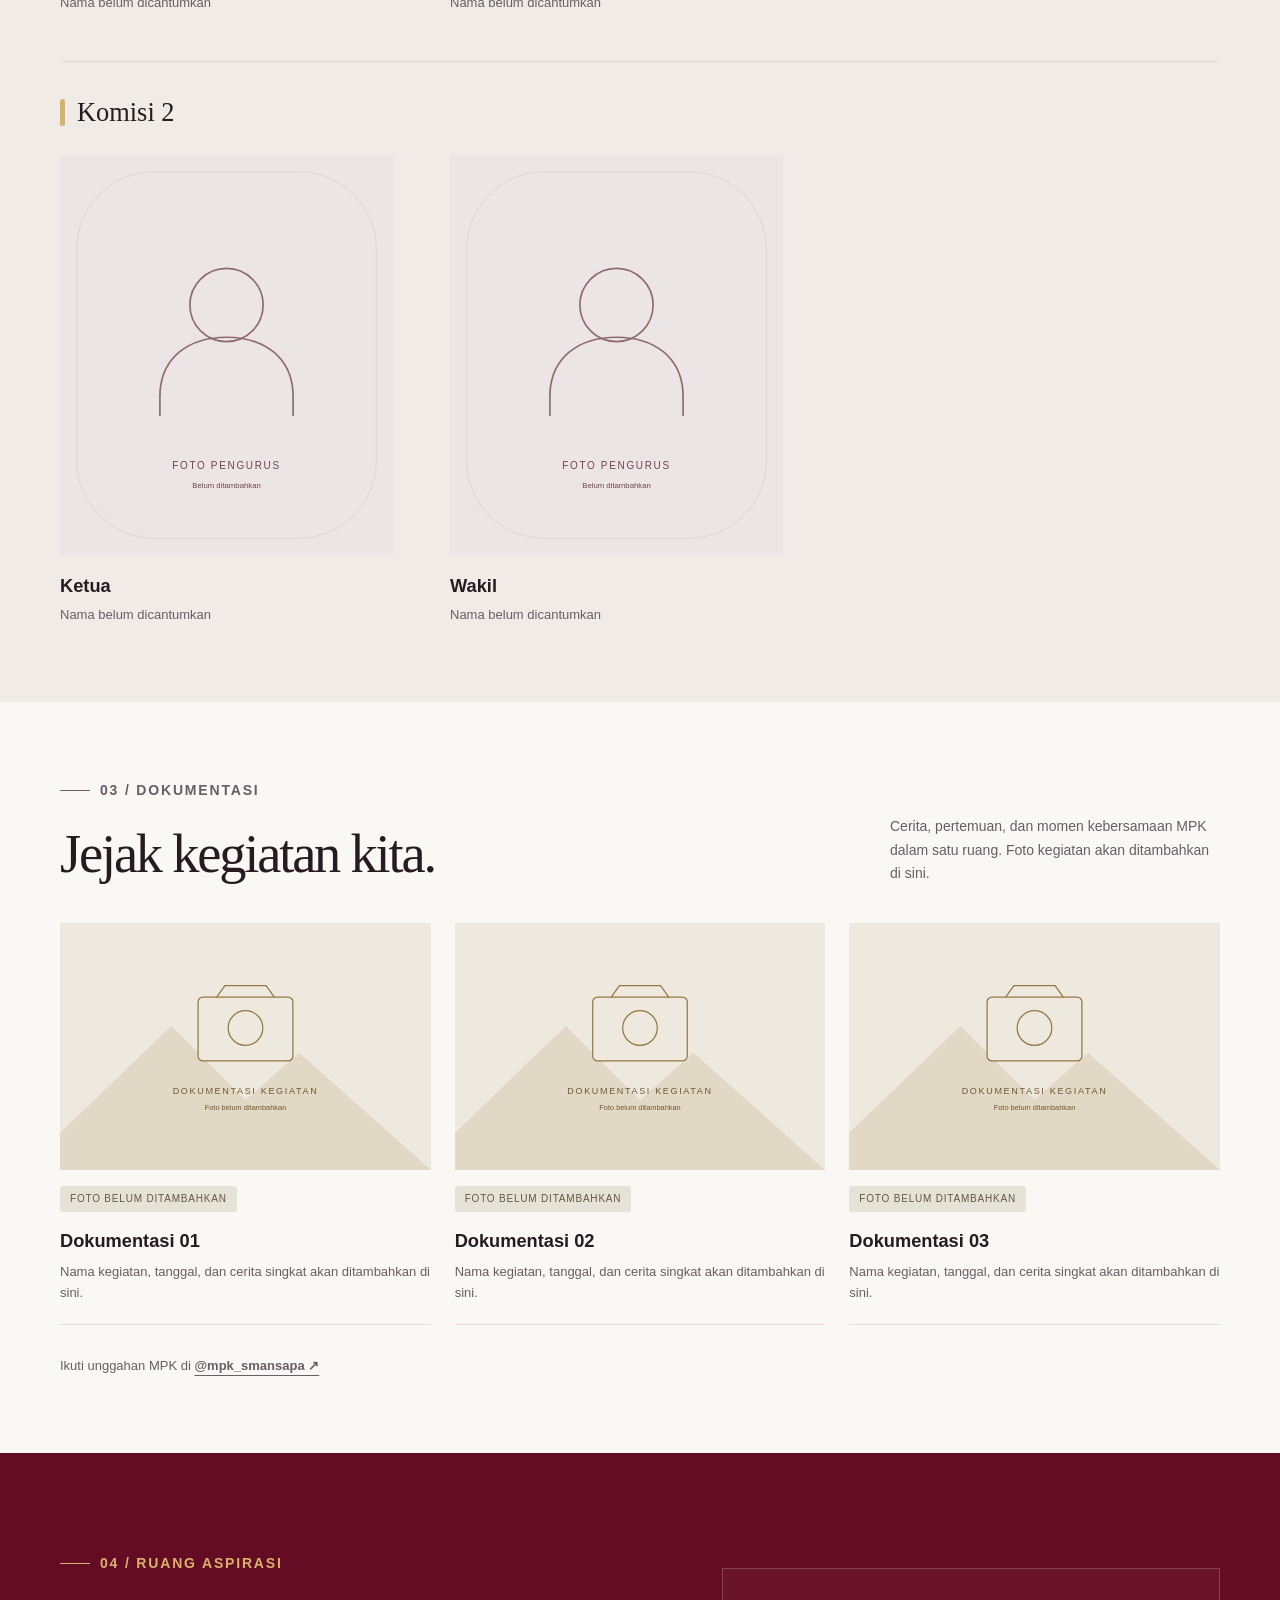
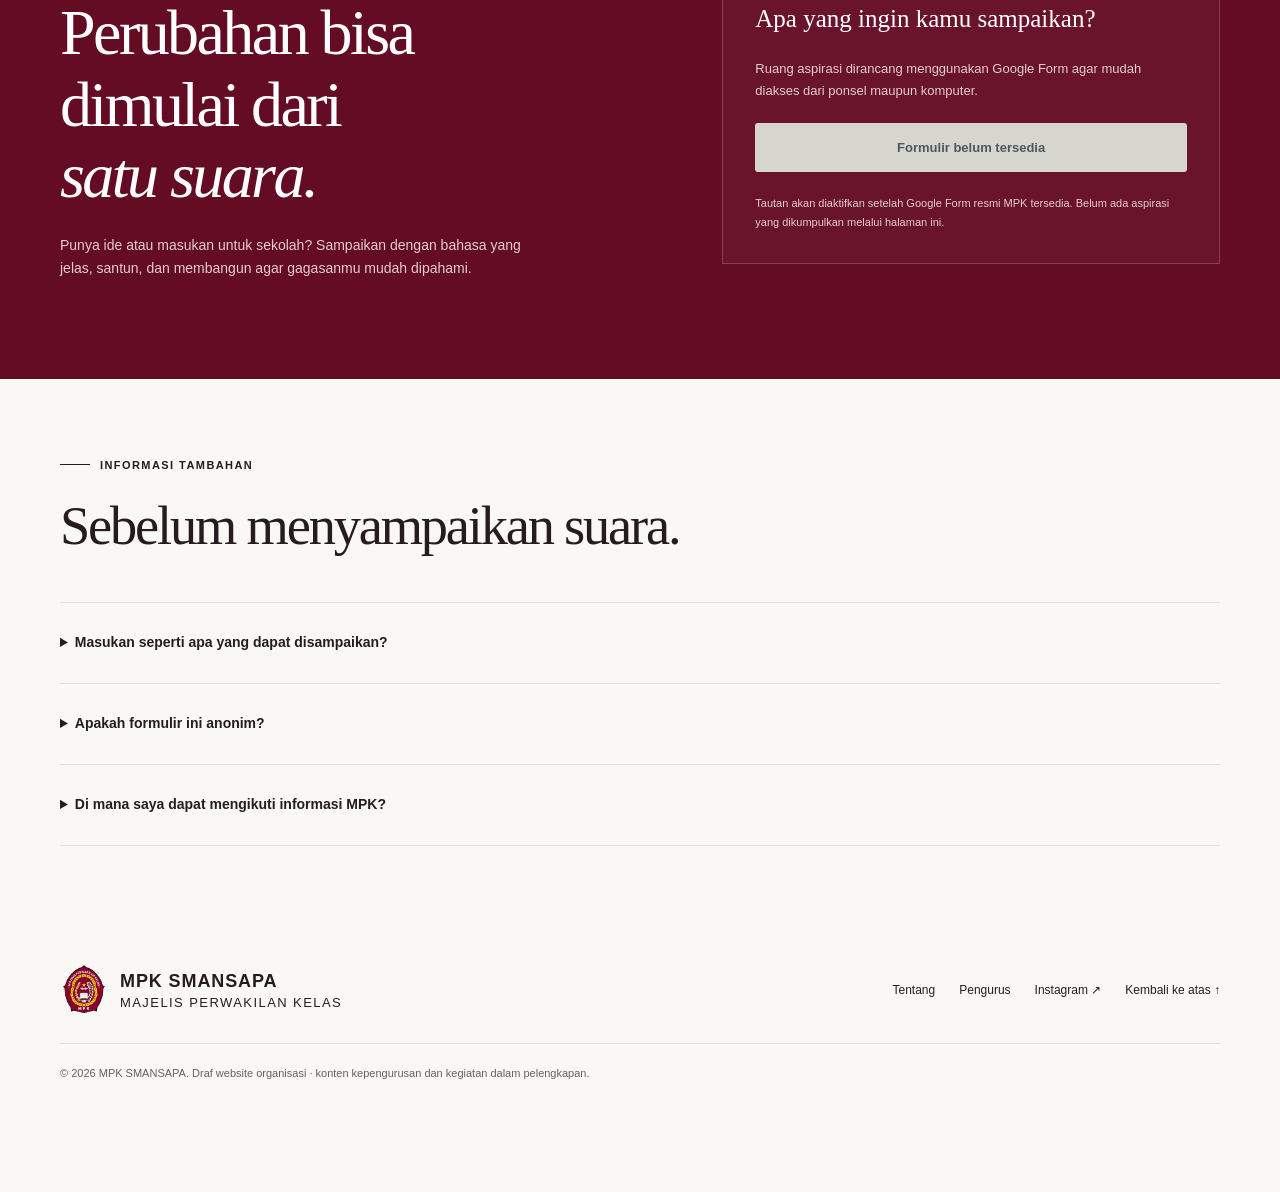
==== commit 85227a47: "Restore complete logo PNG and add commission officers to archive" ====
--- a/index.html
+++ b/index.html
@@ -5,7 +5,7 @@
     <meta name="viewport" content="width=device-width, initial-scale=1">
     <meta name="description" content="Kenali MPK SMANSAPA, kepengurusan, dokumentasi kegiatan, dan ruang aspirasi siswa.">
     <meta name="theme-color" content="#650c25">
-    <link rel="icon" type="image/png" href="assets/logo-mpk.png">
+    <link rel="icon" type="image/png" href="assets/logo-mpk.png?v=2">
     <title>MPK SMANSAPA — Ruang Suara Siswa</title>
     <!-- Terapkan preferensi tema sebelum halaman ditampilkan. -->
     <script src="theme.js"></script>
@@ -18,7 +18,7 @@
     <header>
       <div class="wrap header-row">
         <a class="brand" href="#beranda" aria-label="MPK SMANSAPA, beranda">
-          <img class="brand-logo" src="assets/logo-mpk.png" alt="Logo MPK SMANSAPA" width="48" height="56">
+          <img class="brand-logo" src="assets/logo-mpk.png?v=2" alt="Logo MPK SMANSAPA" width="48" height="56">
           <span><strong>MPK SMANSAPA</strong>MAJELIS PERWAKILAN KELAS</span>
         </a>
         <button class="menu" aria-expanded="false" aria-controls="navigasi">Menu</button>
@@ -39,7 +39,7 @@
             <div class="hero-art">
               <div class="orbit" aria-hidden="true"></div>
               <div class="logo-frame">
-                <img src="assets/logo-mpk.png" alt="Lambang Majelis Perwakilan Kelas SMANSAPA" width="150" height="150">
+                <img src="assets/logo-mpk.png?v=2" alt="Lambang Majelis Perwakilan Kelas SMANSAPA" width="150" height="150">
                 <span>MAJELIS PERWAKILAN KELAS</span>
                 <strong>MPK SMANSAPA</strong>
               </div>
@@ -283,7 +283,7 @@
       <div class="wrap">
         <div class="footer-row">
           <a class="brand" href="#beranda">
-            <img class="brand-logo" src="assets/logo-mpk.png" alt="Logo MPK SMANSAPA" width="48" height="56">
+            <img class="brand-logo" src="assets/logo-mpk.png?v=2" alt="Logo MPK SMANSAPA" width="48" height="56">
             <span><strong>MPK SMANSAPA</strong>MAJELIS PERWAKILAN KELAS</span>
           </a>
           <div class="footer-links"><a href="#tentang">Tentang</a><a href="#pengurus">Pengurus</a><a href="https://www.instagram.com/mpk_smansapa/" target="_blank" rel="noopener noreferrer">Instagram ↗</a><a href="#beranda">Kembali ke atas ↑</a></div>
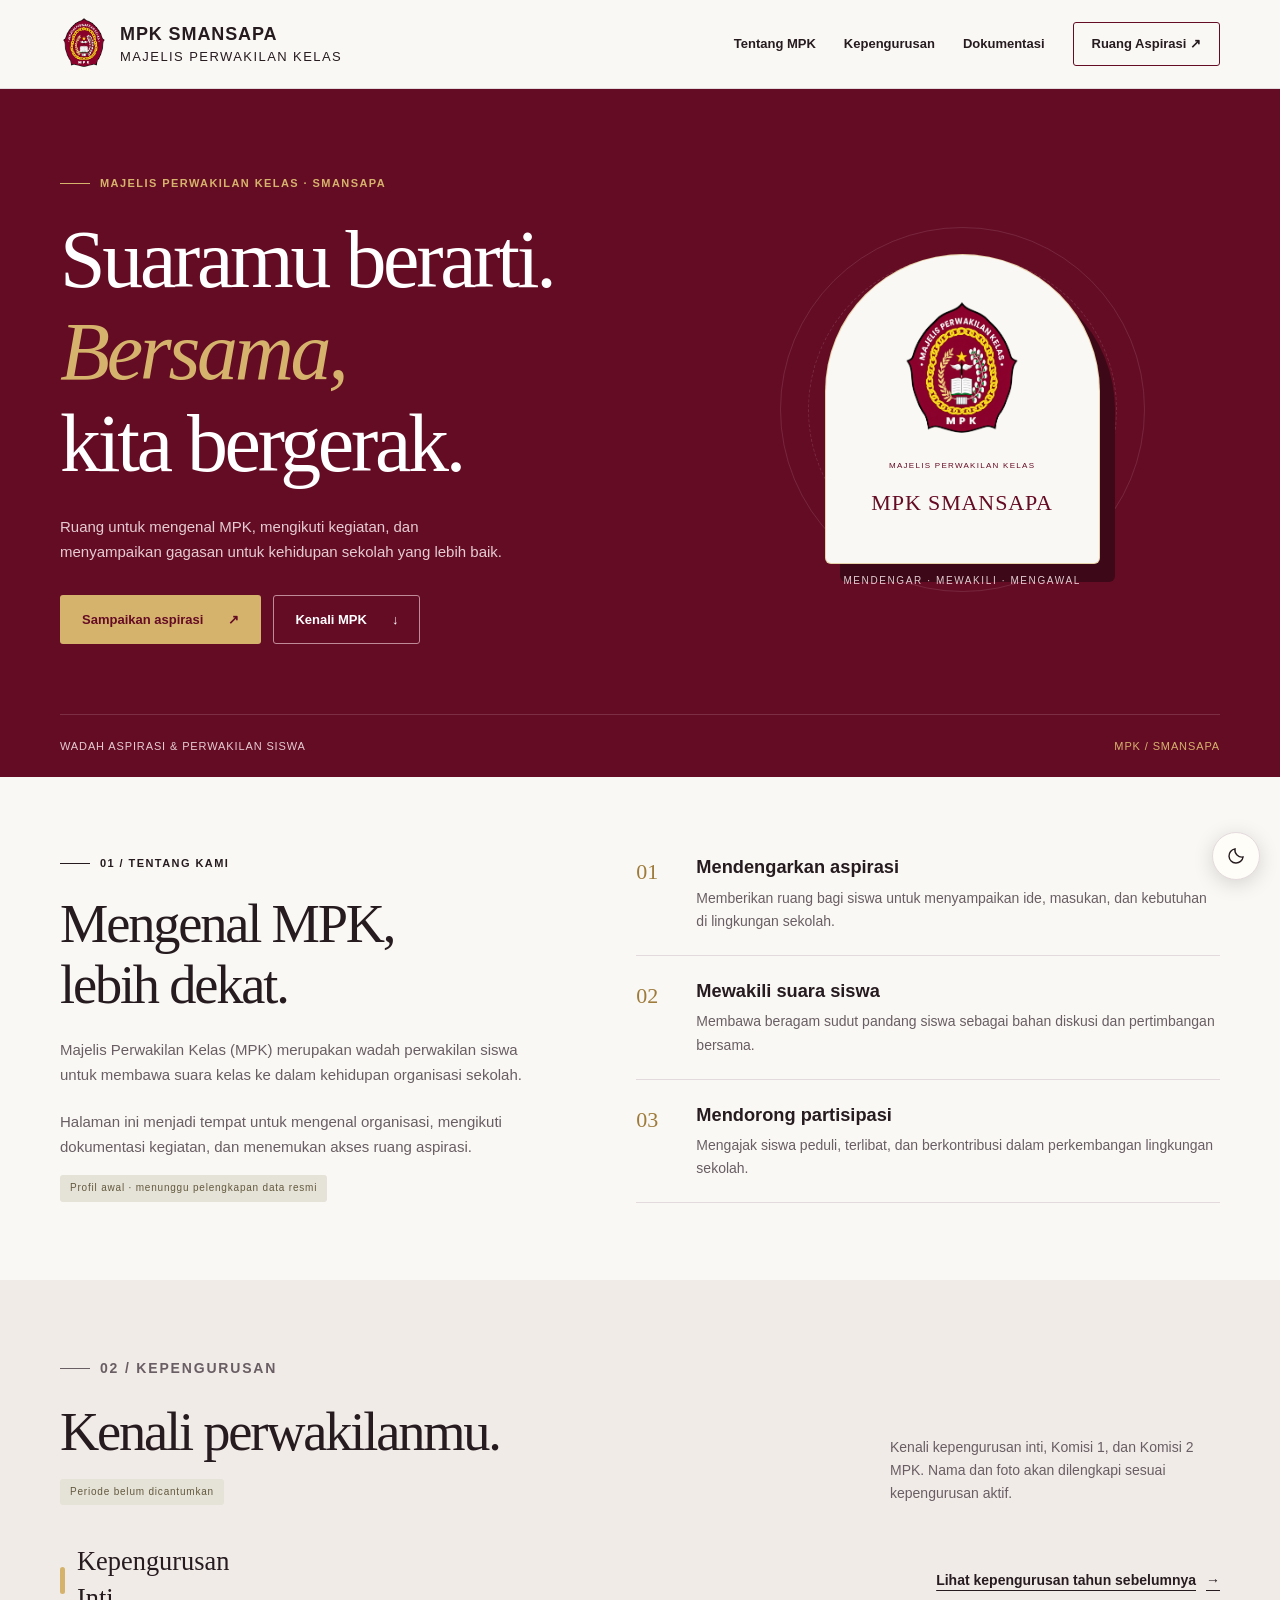
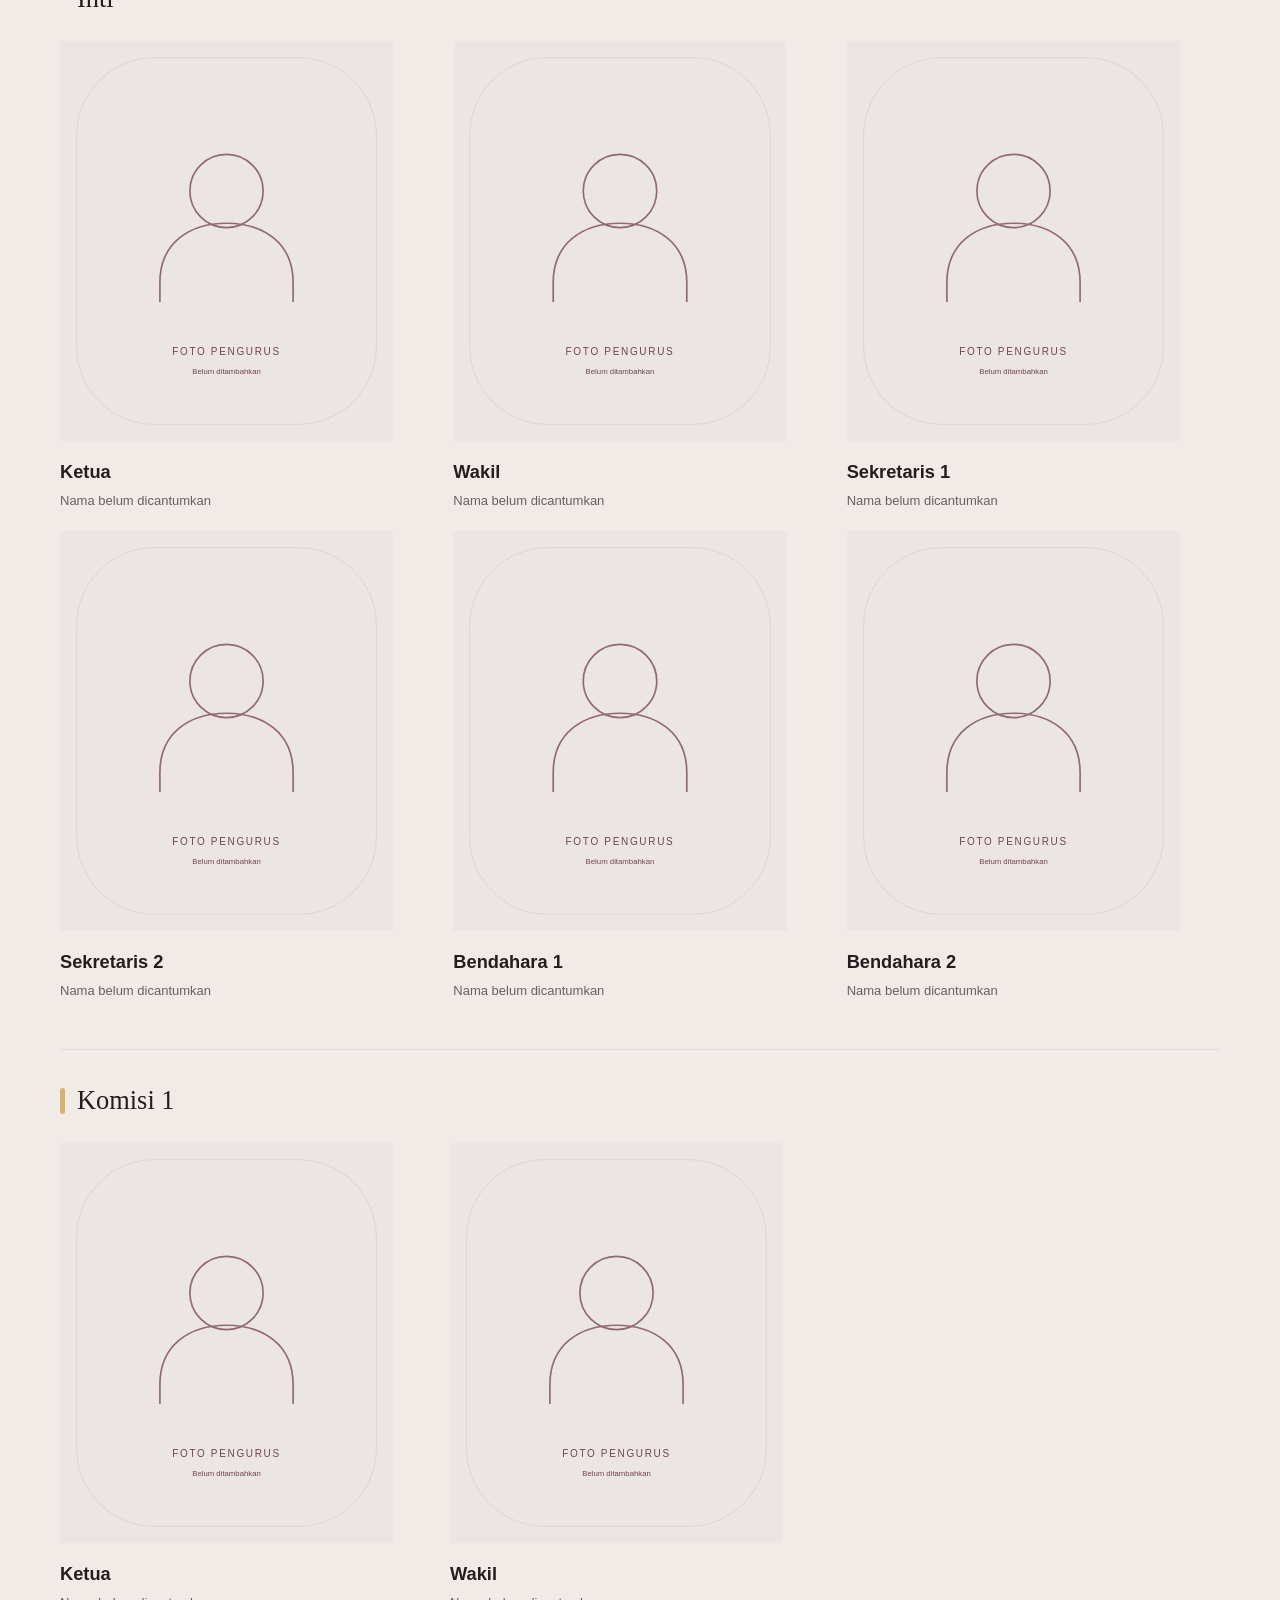
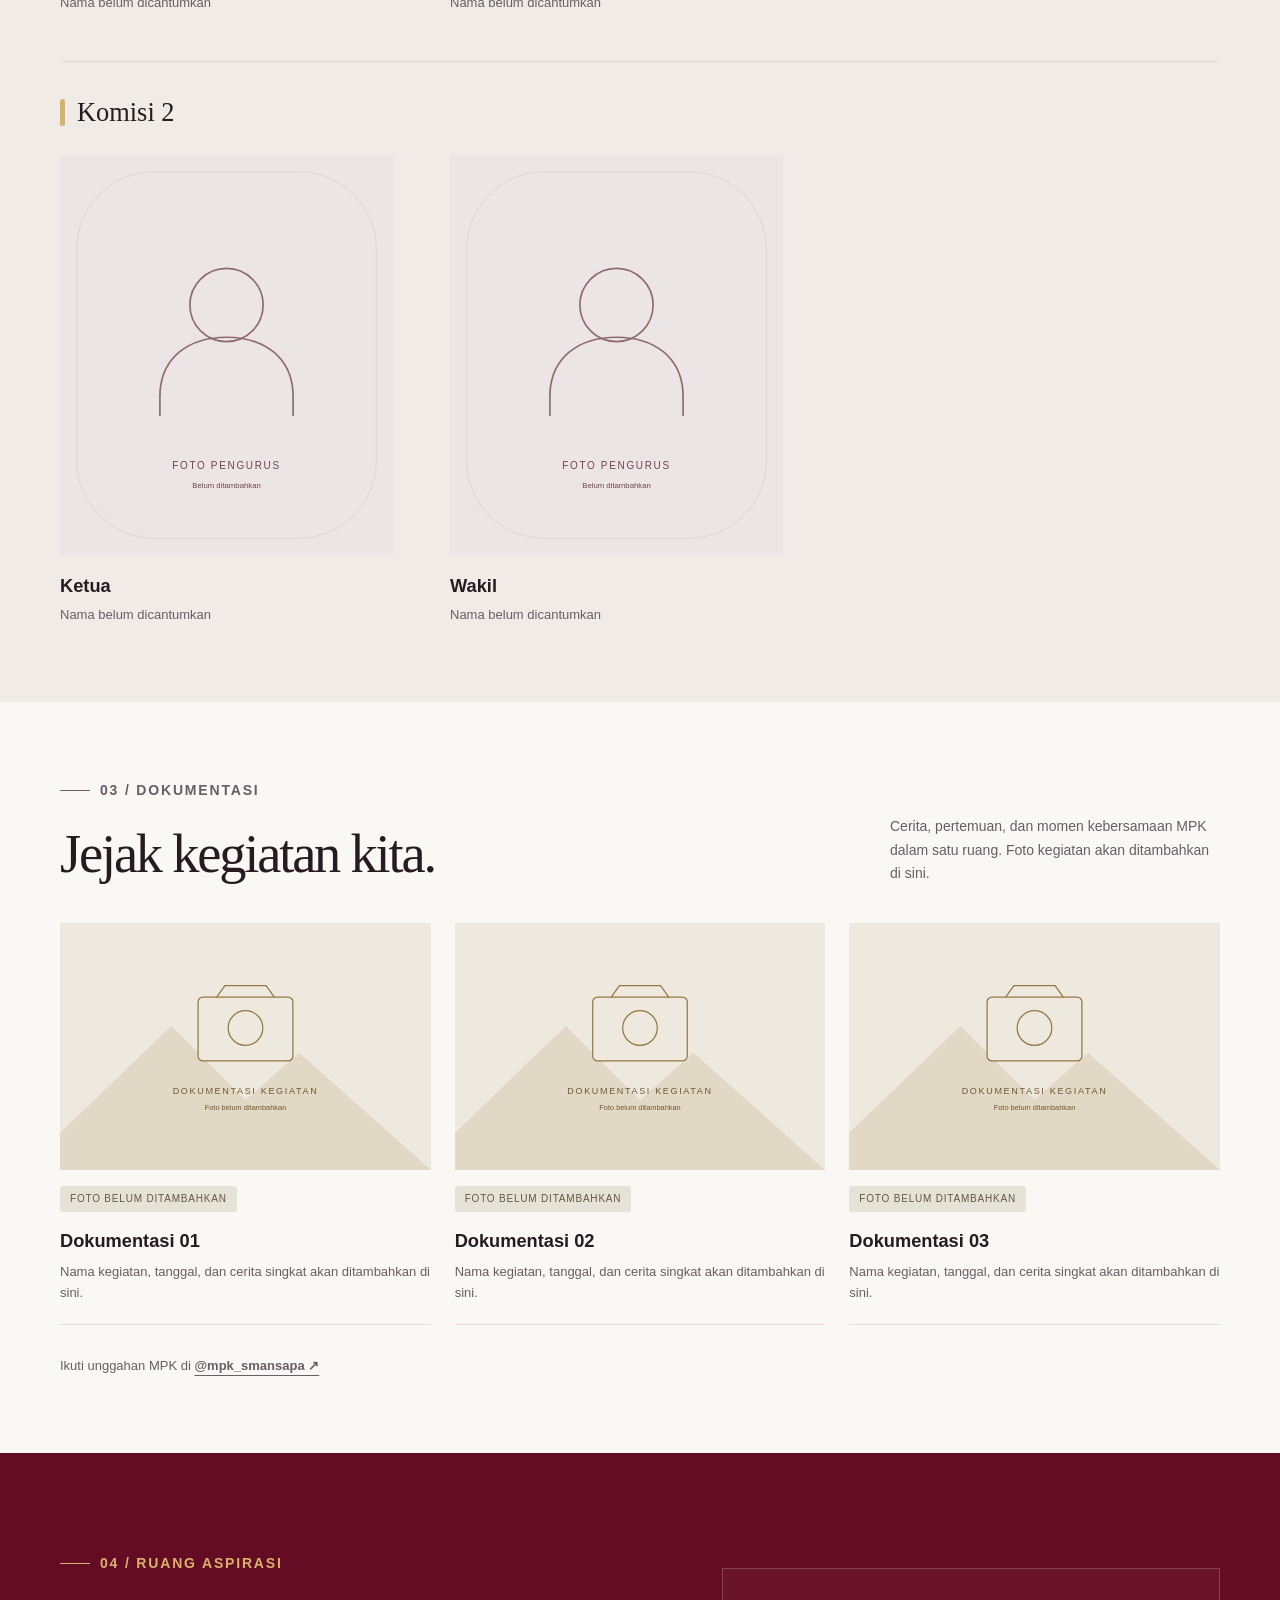
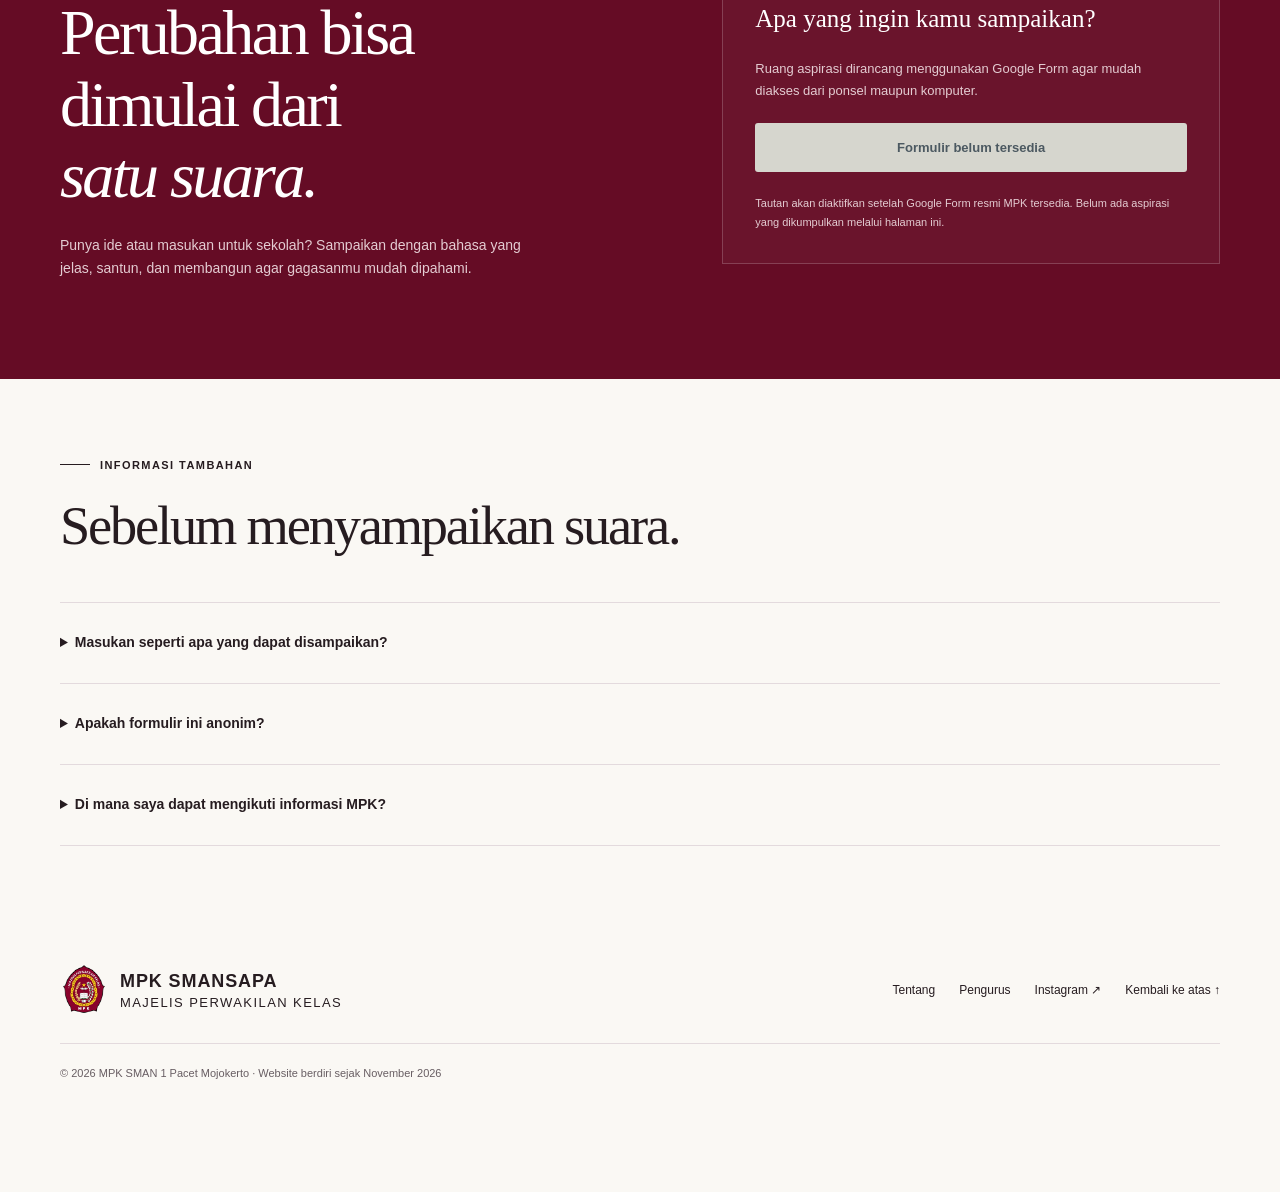
==== commit 315e29ef: "Update index.html" ====
--- a/index.html
+++ b/index.html
@@ -288,7 +288,7 @@
           </a>
           <div class="footer-links"><a href="#tentang">Tentang</a><a href="#pengurus">Pengurus</a><a href="https://www.instagram.com/mpk_smansapa/" target="_blank" rel="noopener noreferrer">Instagram ↗</a><a href="#beranda">Kembali ke atas ↑</a></div>
         </div>
-        <p class="footer-note">© <span id="year">2026</span> MPK SMANSAPA. Draf website organisasi · konten kepengurusan dan kegiatan dalam pelengkapan.</p>
+        <p class="footer-note">© <span id="year">2026</span> MPK SMAN 1 Pacet Mojokerto · Website berdiri sejak November 2026 </p>
       </div>
     </footer>
     <!-- Tombol tema tetap dapat diakses saat halaman digulir. -->
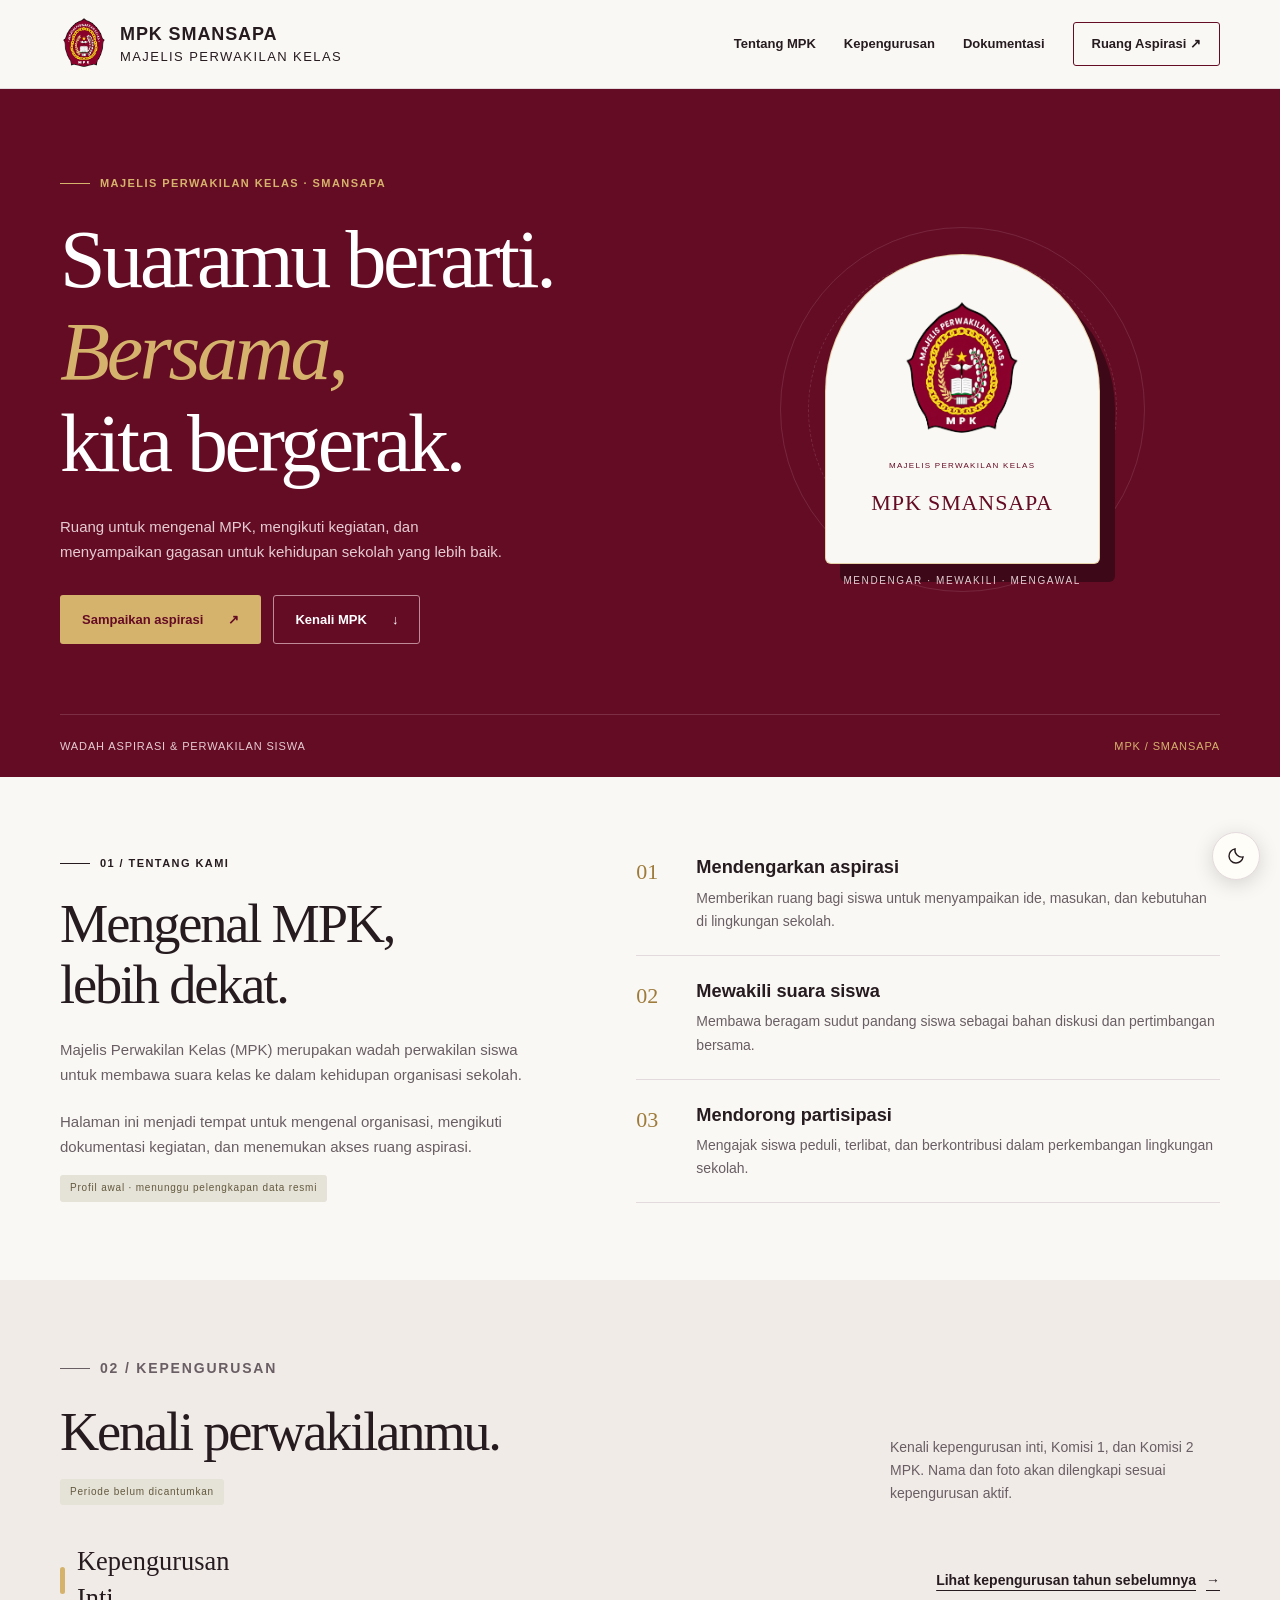
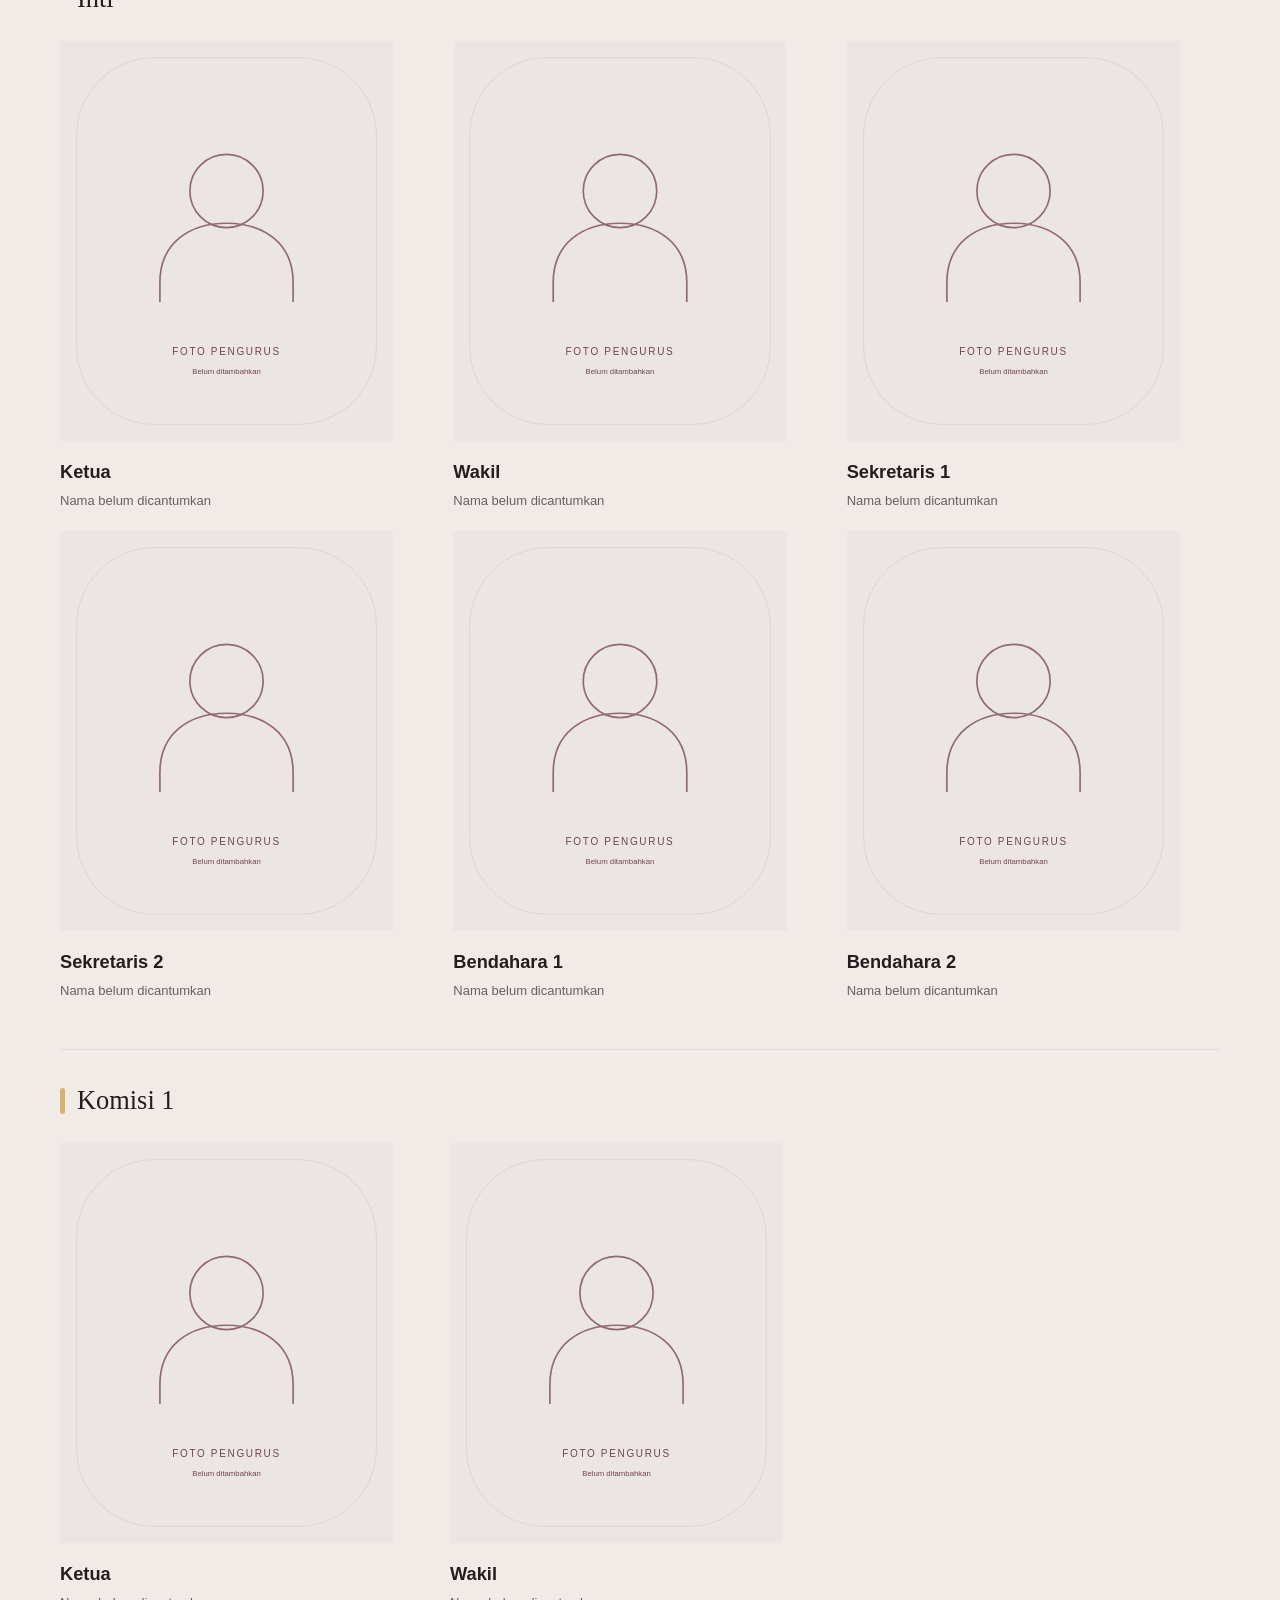
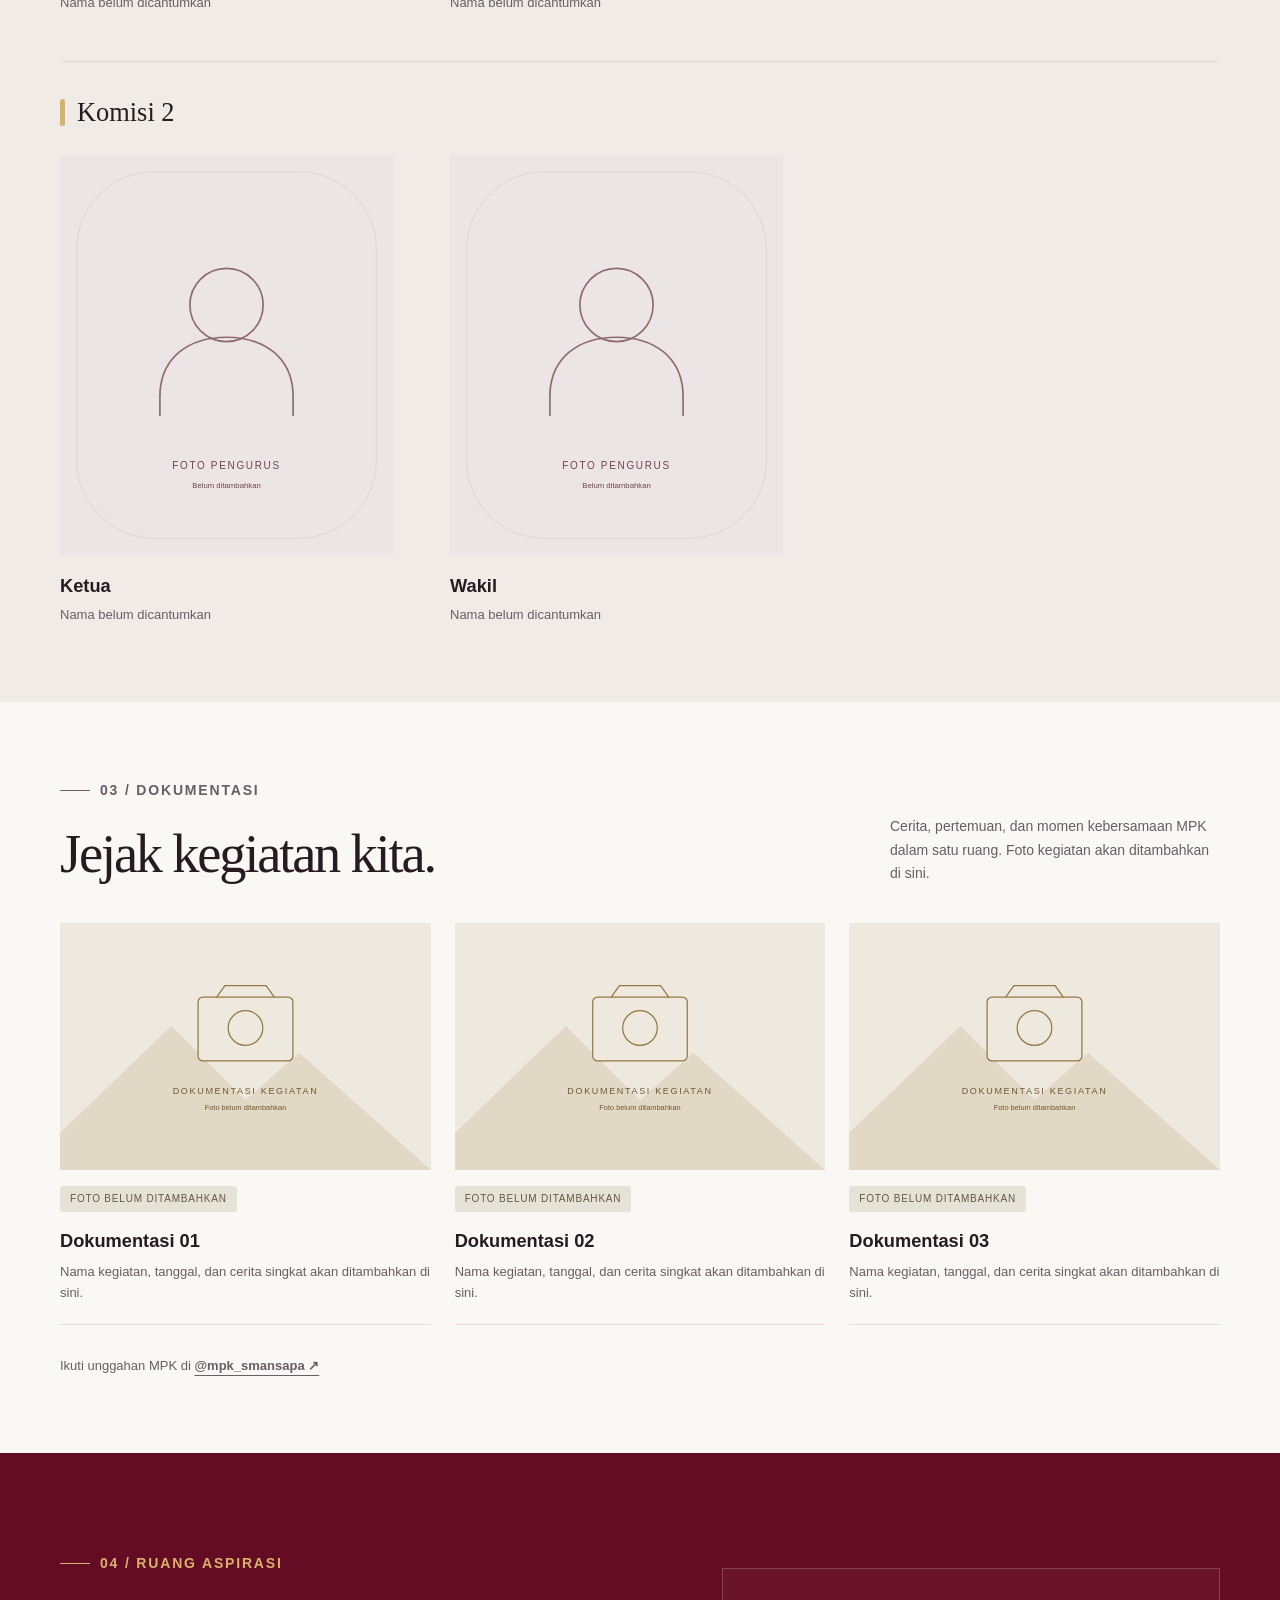
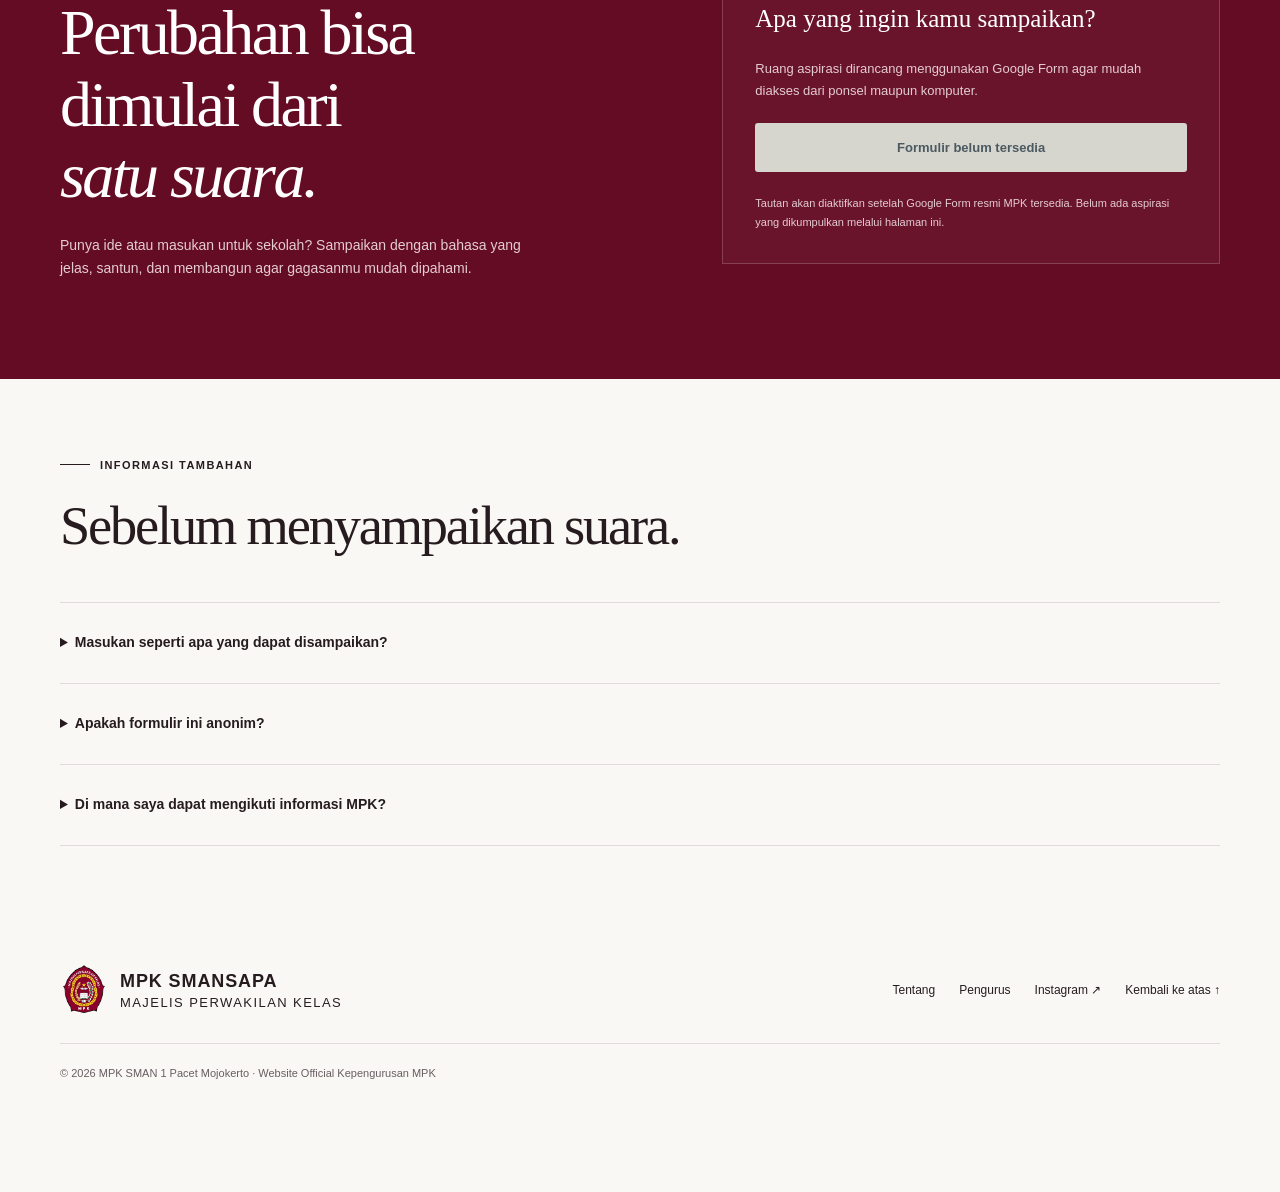
==== commit 14d5cf9c: "Update index.html" ====
--- a/index.html
+++ b/index.html
@@ -288,7 +288,7 @@
           </a>
           <div class="footer-links"><a href="#tentang">Tentang</a><a href="#pengurus">Pengurus</a><a href="https://www.instagram.com/mpk_smansapa/" target="_blank" rel="noopener noreferrer">Instagram ↗</a><a href="#beranda">Kembali ke atas ↑</a></div>
         </div>
-        <p class="footer-note">© <span id="year">2026</span> MPK SMAN 1 Pacet Mojokerto · Website berdiri sejak November 2026 </p>
+        <p class="footer-note">© <span id="year">2026</span> MPK SMAN 1 Pacet Mojokerto · Website Official Kepengurusan MPK </p>
       </div>
     </footer>
     <!-- Tombol tema tetap dapat diakses saat halaman digulir. -->
--- a/style.css
+++ b/style.css
@@ -1000,9 +1000,17 @@
   .orbit {
     width: min(285px,100%);
   }
+  /* Dua foto per baris di ponsel, untuk beranda dan arsip. */
   .people,.gallery {
-    grid-template-columns: minmax(0,1fr);
-    gap: 28px;
+    grid-template-columns: repeat(2, minmax(0, 1fr));
+    gap: 24px 12px;
+  }
+  .event h3 {
+    font-size: 16px;
+  }
+  .event .badge {
+    padding: 5px 7px;
+    letter-spacing: .04em;
   }
   .person h3 {
     font-size: 18px;
@@ -1208,12 +1216,13 @@
 @media (max-width: 480px) {
   .people--core,
   .people--commission {
-    grid-template-columns: minmax(0, 1fr);
+    grid-template-columns: repeat(2, minmax(0, 1fr));
   }
 
   .person h4 {
-    margin-top: 14px;
-    font-size: 18px;
+    margin-top: 12px;
+    font-size: 16px;
+    overflow-wrap: anywhere;
   }
 }
 
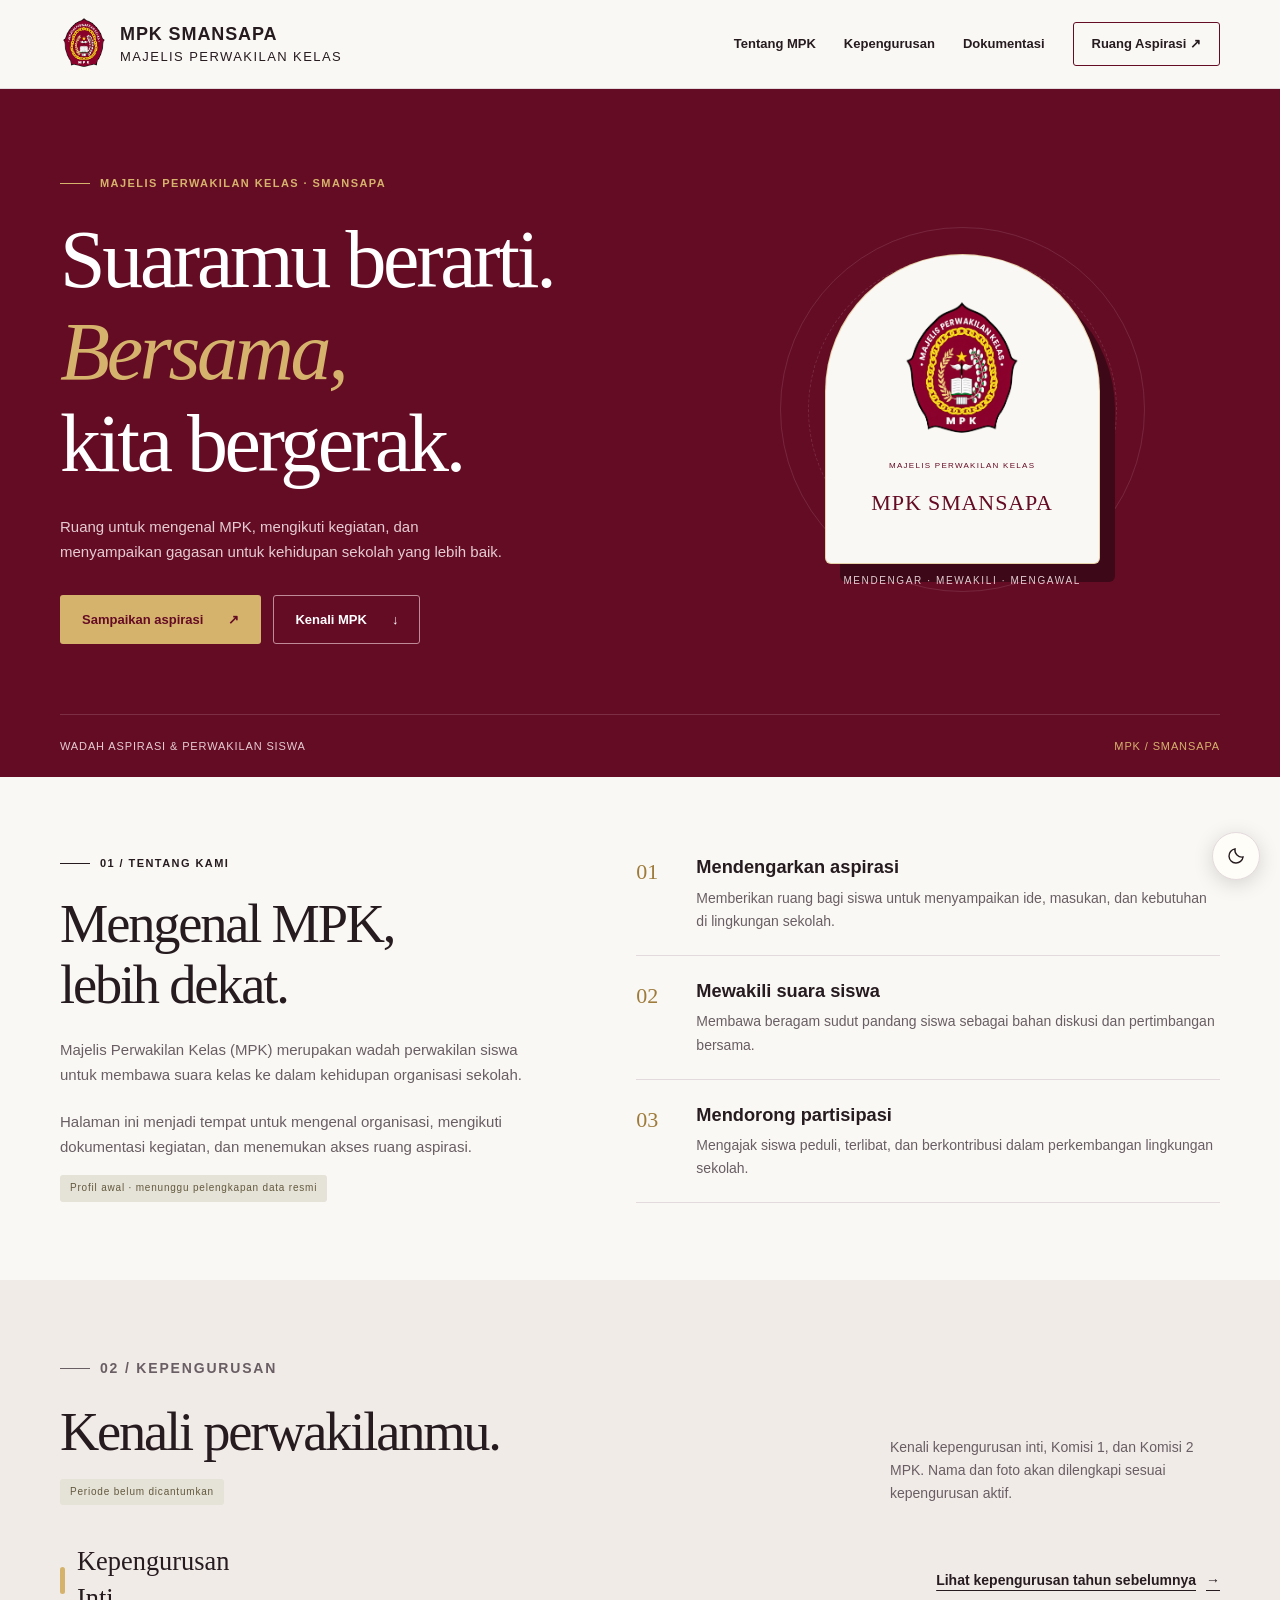
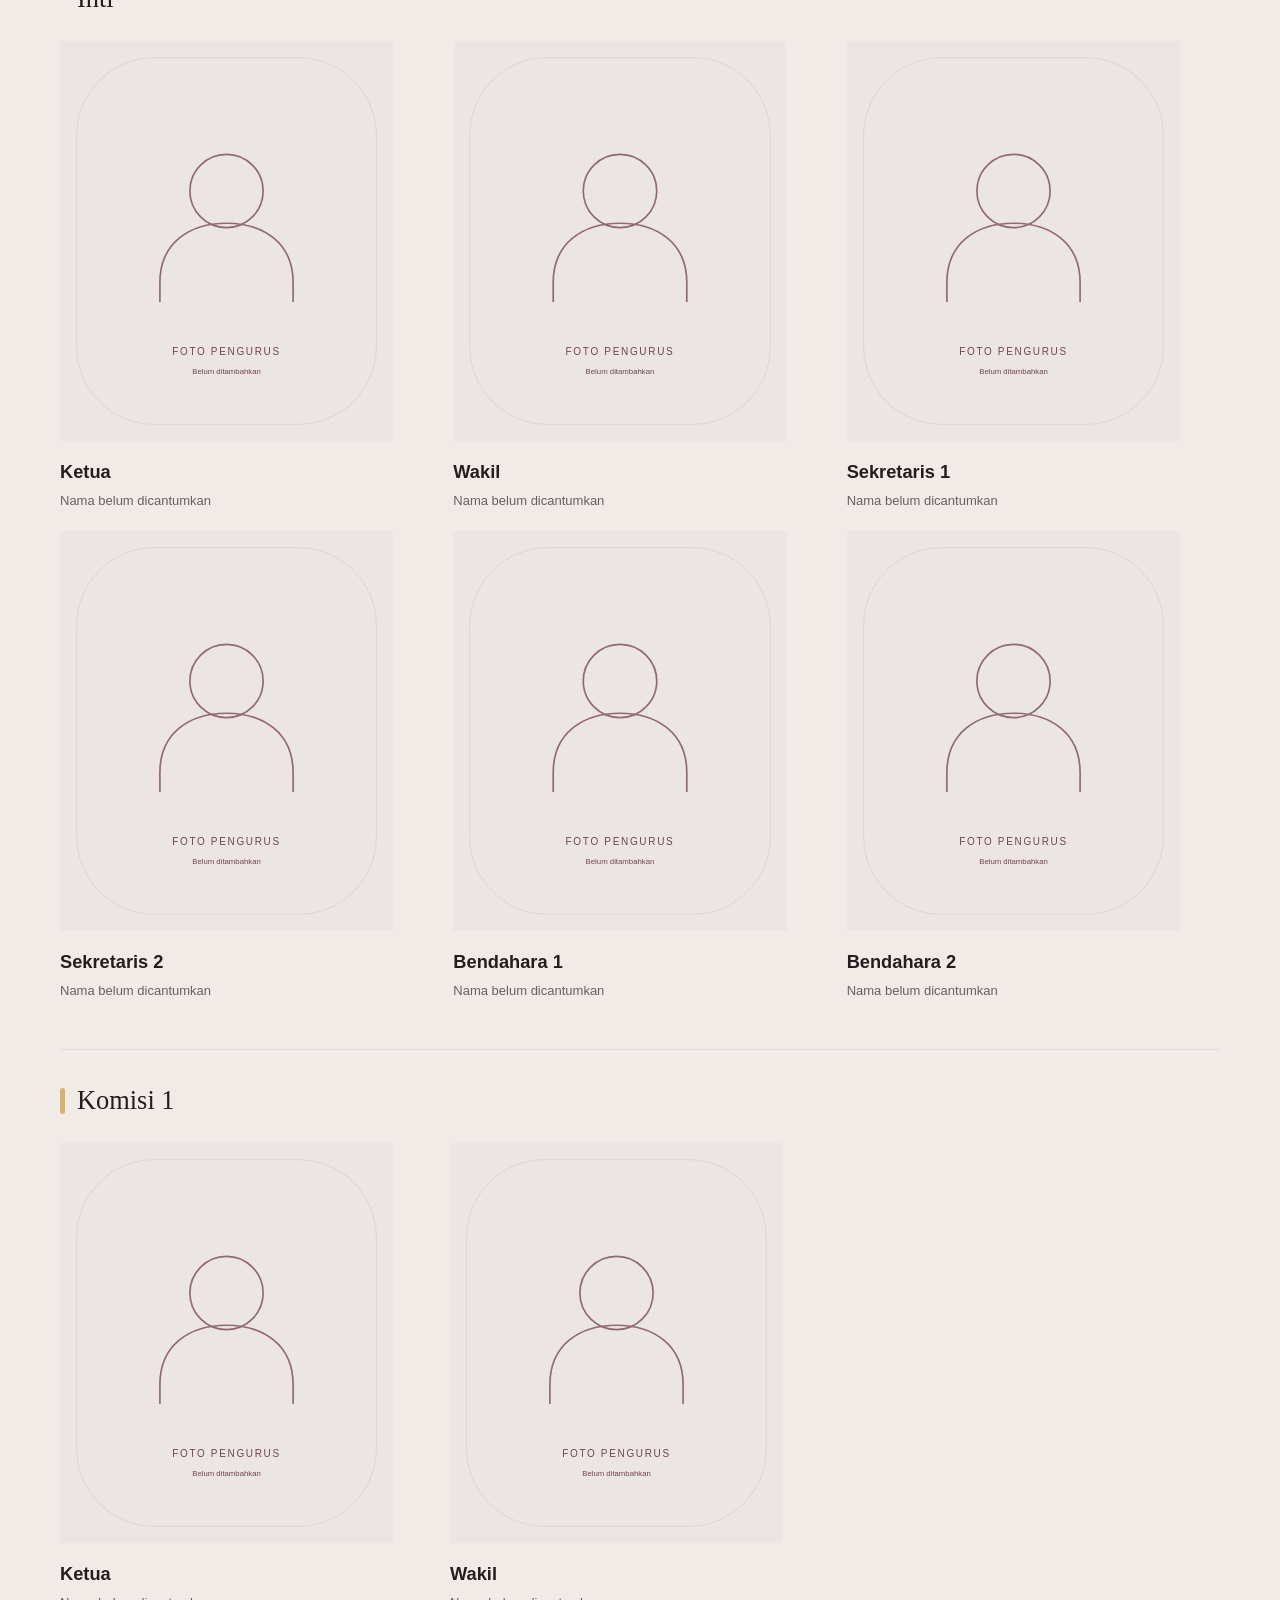
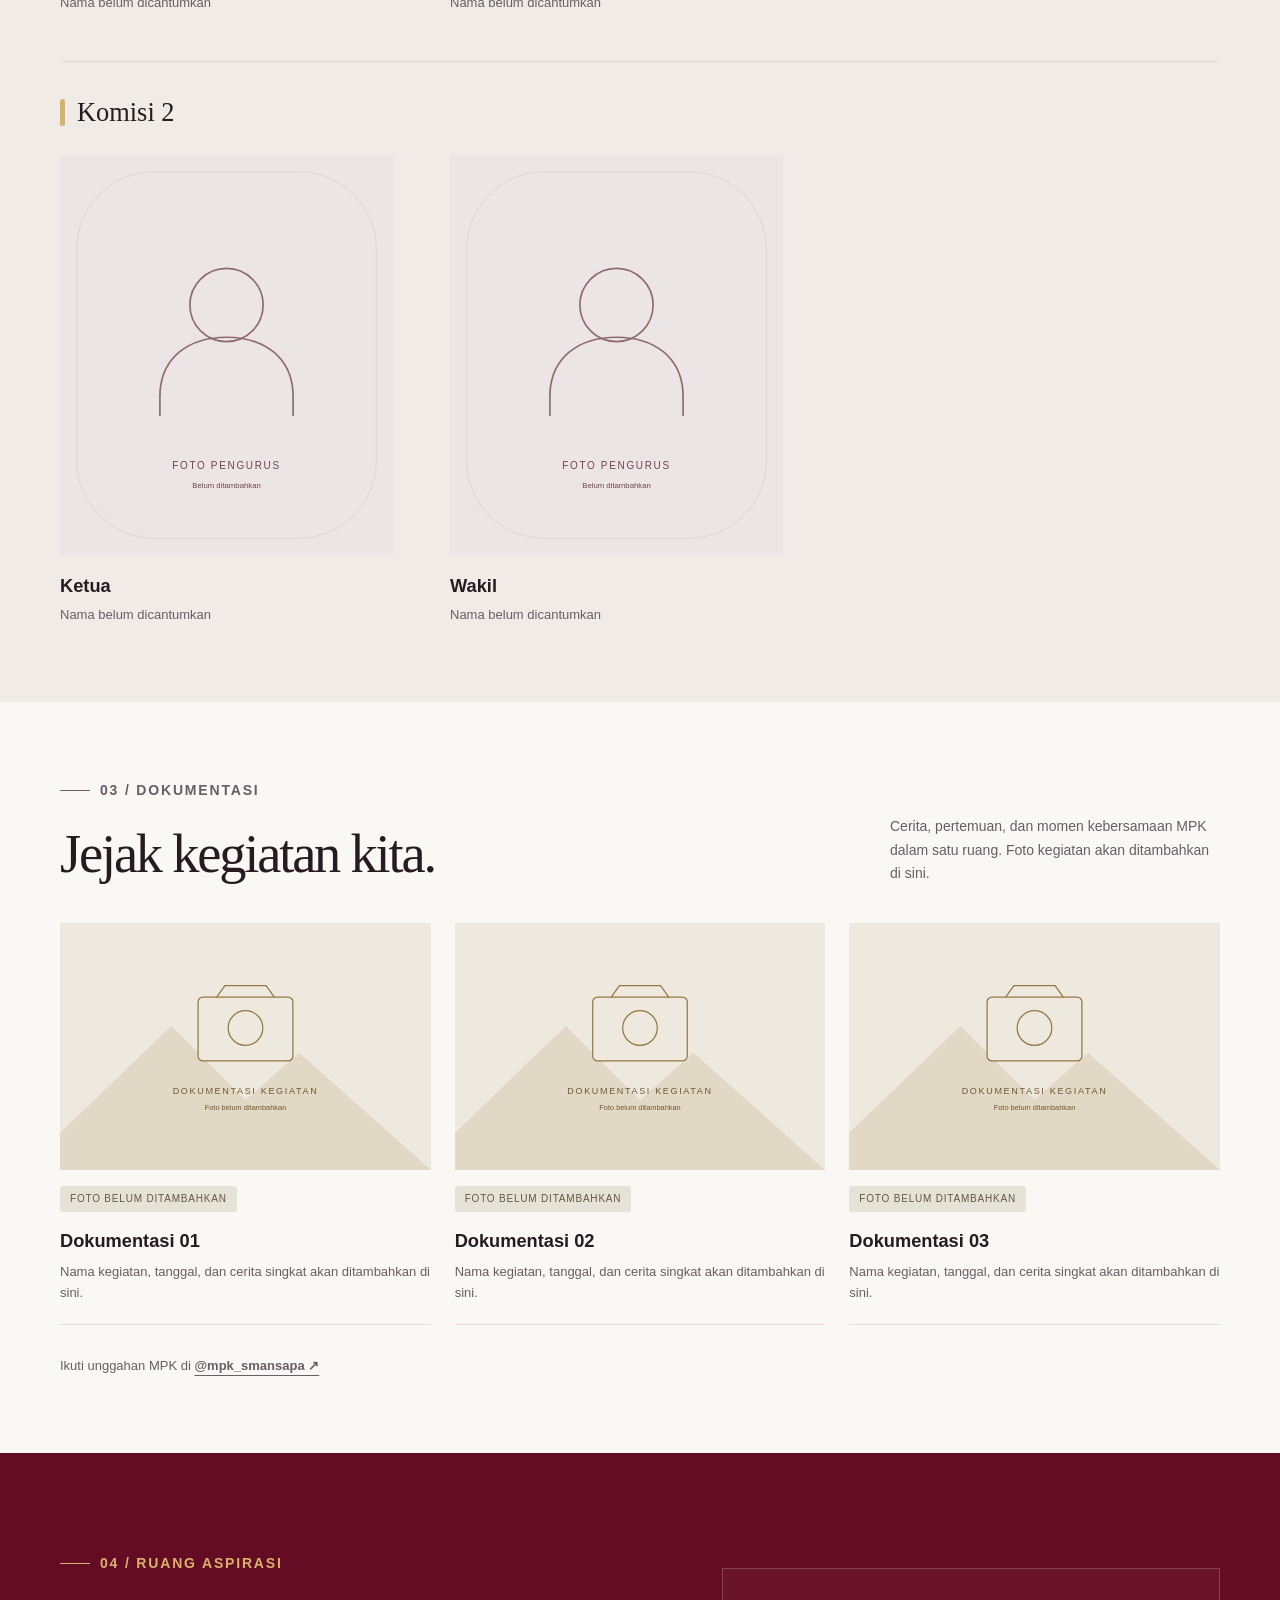
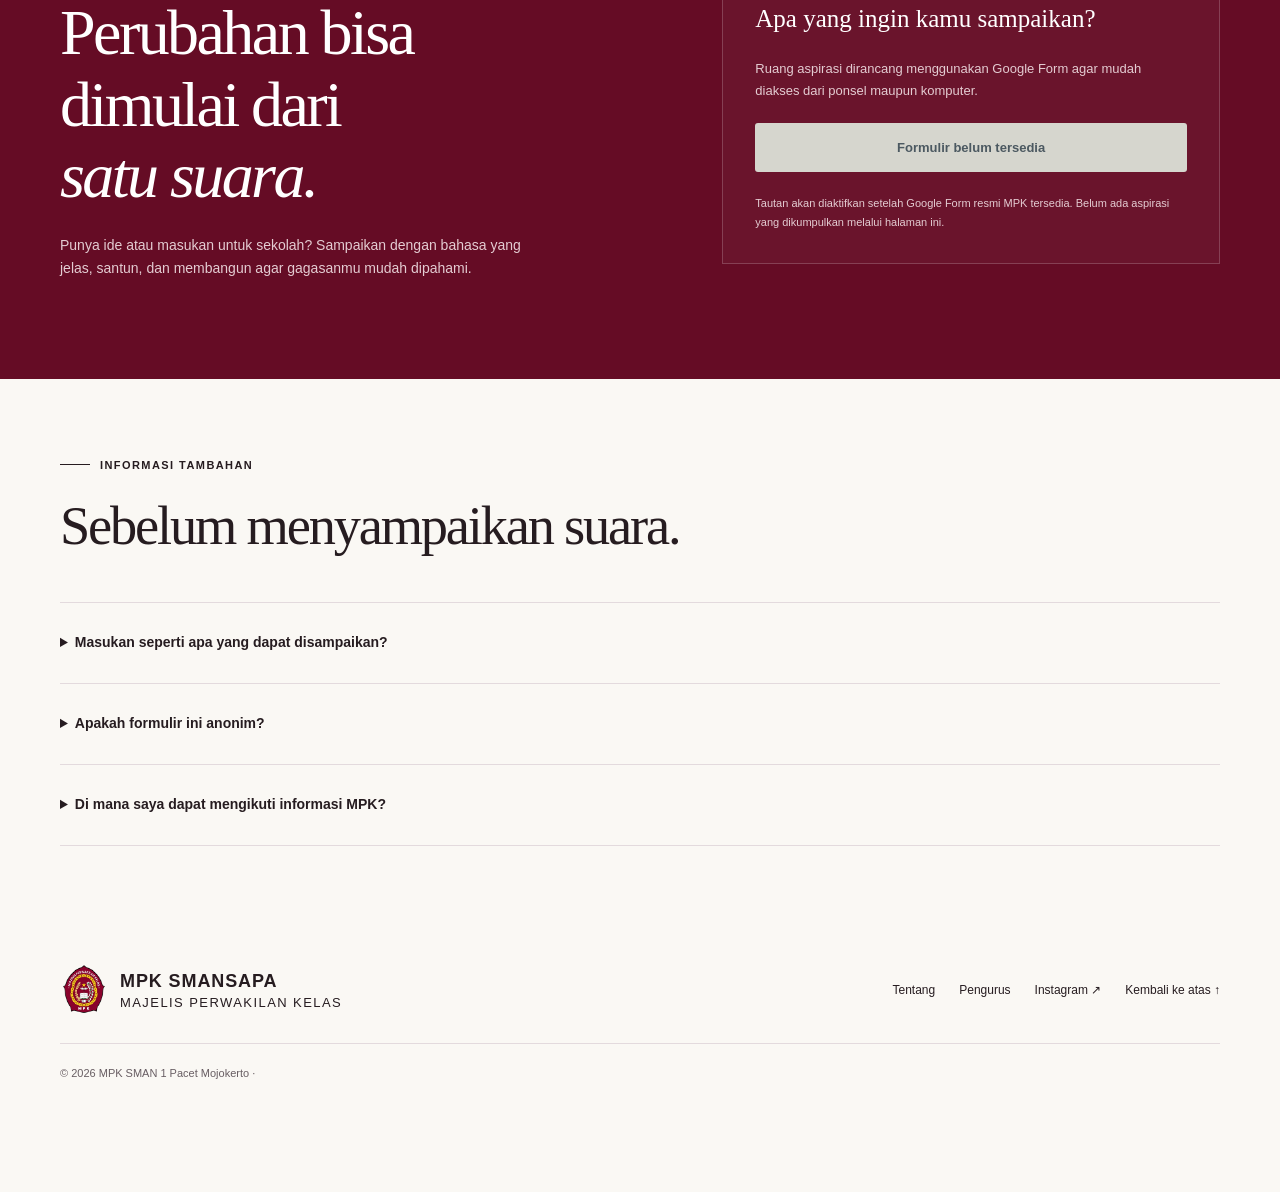
==== commit 60b84dee: "Update index.html" ====
--- a/index.html
+++ b/index.html
@@ -288,7 +288,7 @@
           </a>
           <div class="footer-links"><a href="#tentang">Tentang</a><a href="#pengurus">Pengurus</a><a href="https://www.instagram.com/mpk_smansapa/" target="_blank" rel="noopener noreferrer">Instagram ↗</a><a href="#beranda">Kembali ke atas ↑</a></div>
         </div>
-        <p class="footer-note">© <span id="year">2026</span> MPK SMAN 1 Pacet Mojokerto · Website Official Kepengurusan MPK </p>
+        <p class="footer-note">© <span id="year">2026</span> MPK SMAN 1 Pacet Mojokerto · </p>
       </div>
     </footer>
     <!-- Tombol tema tetap dapat diakses saat halaman digulir. -->
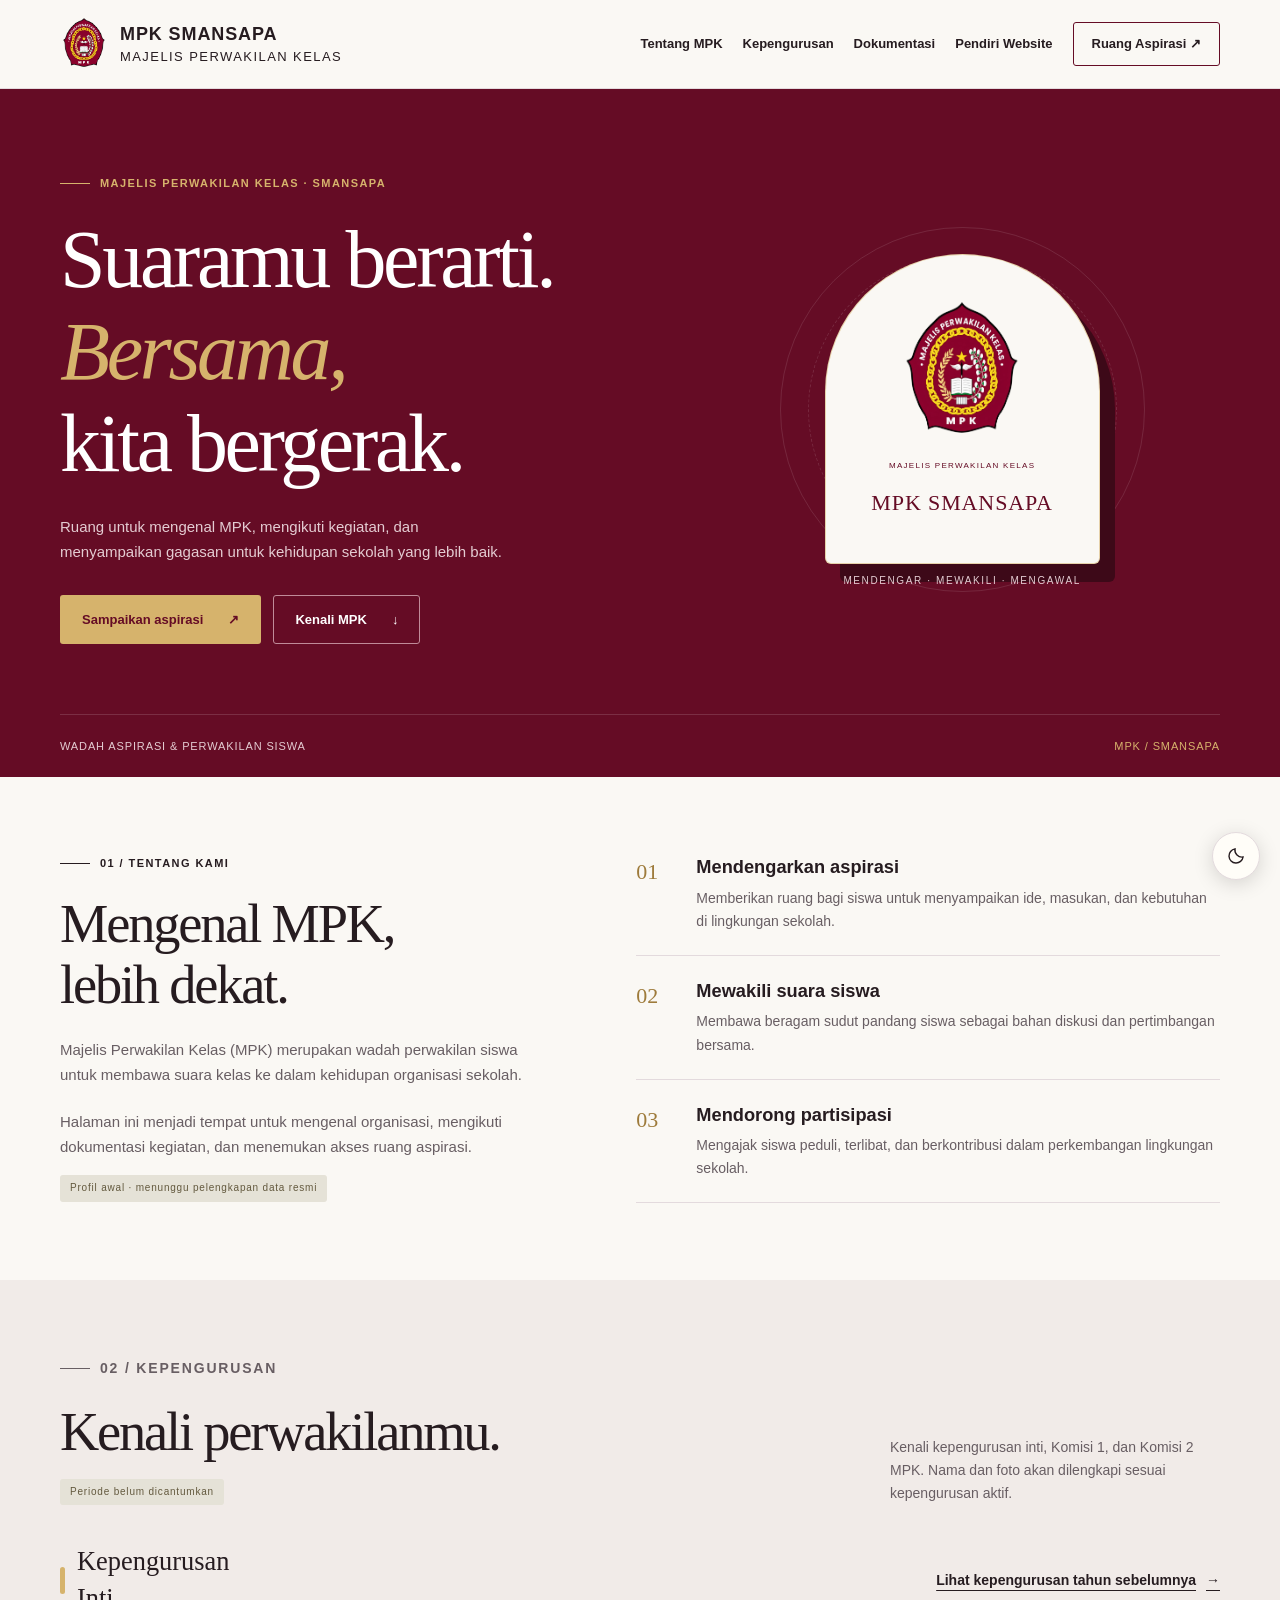
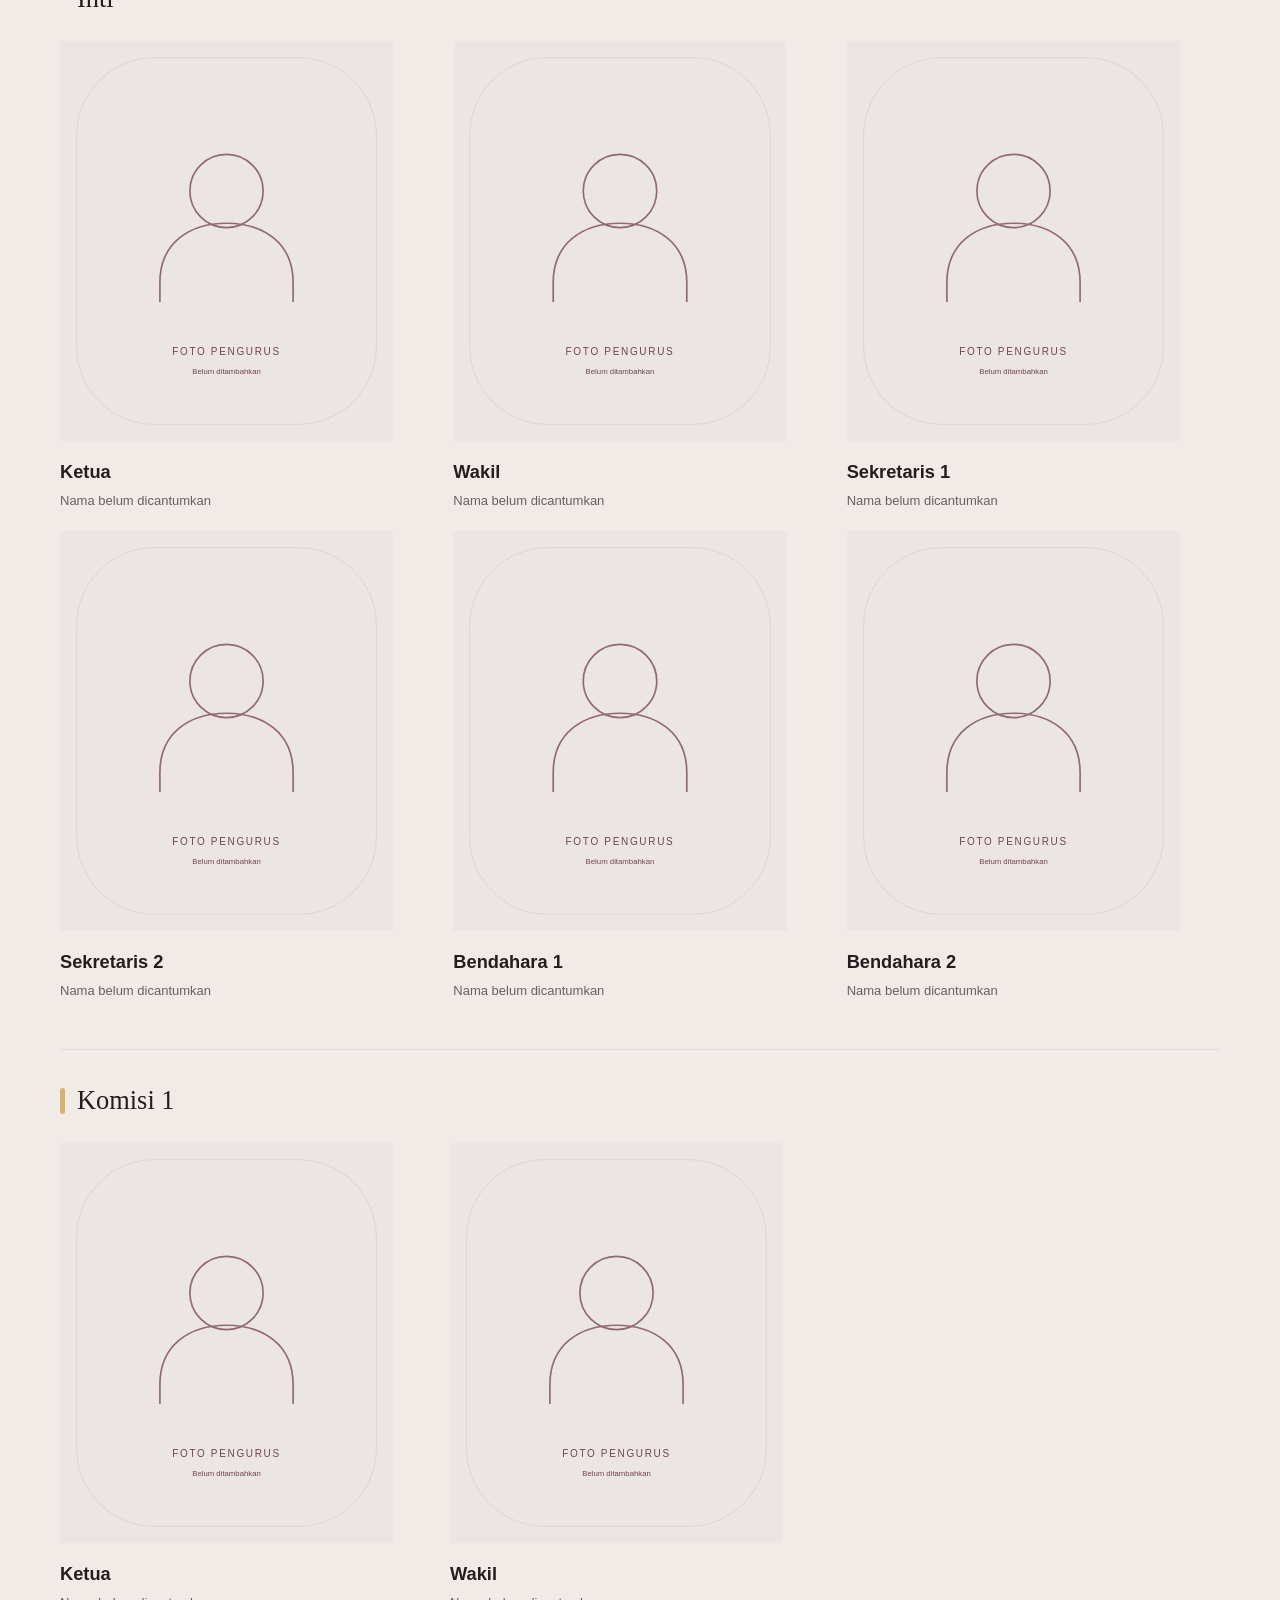
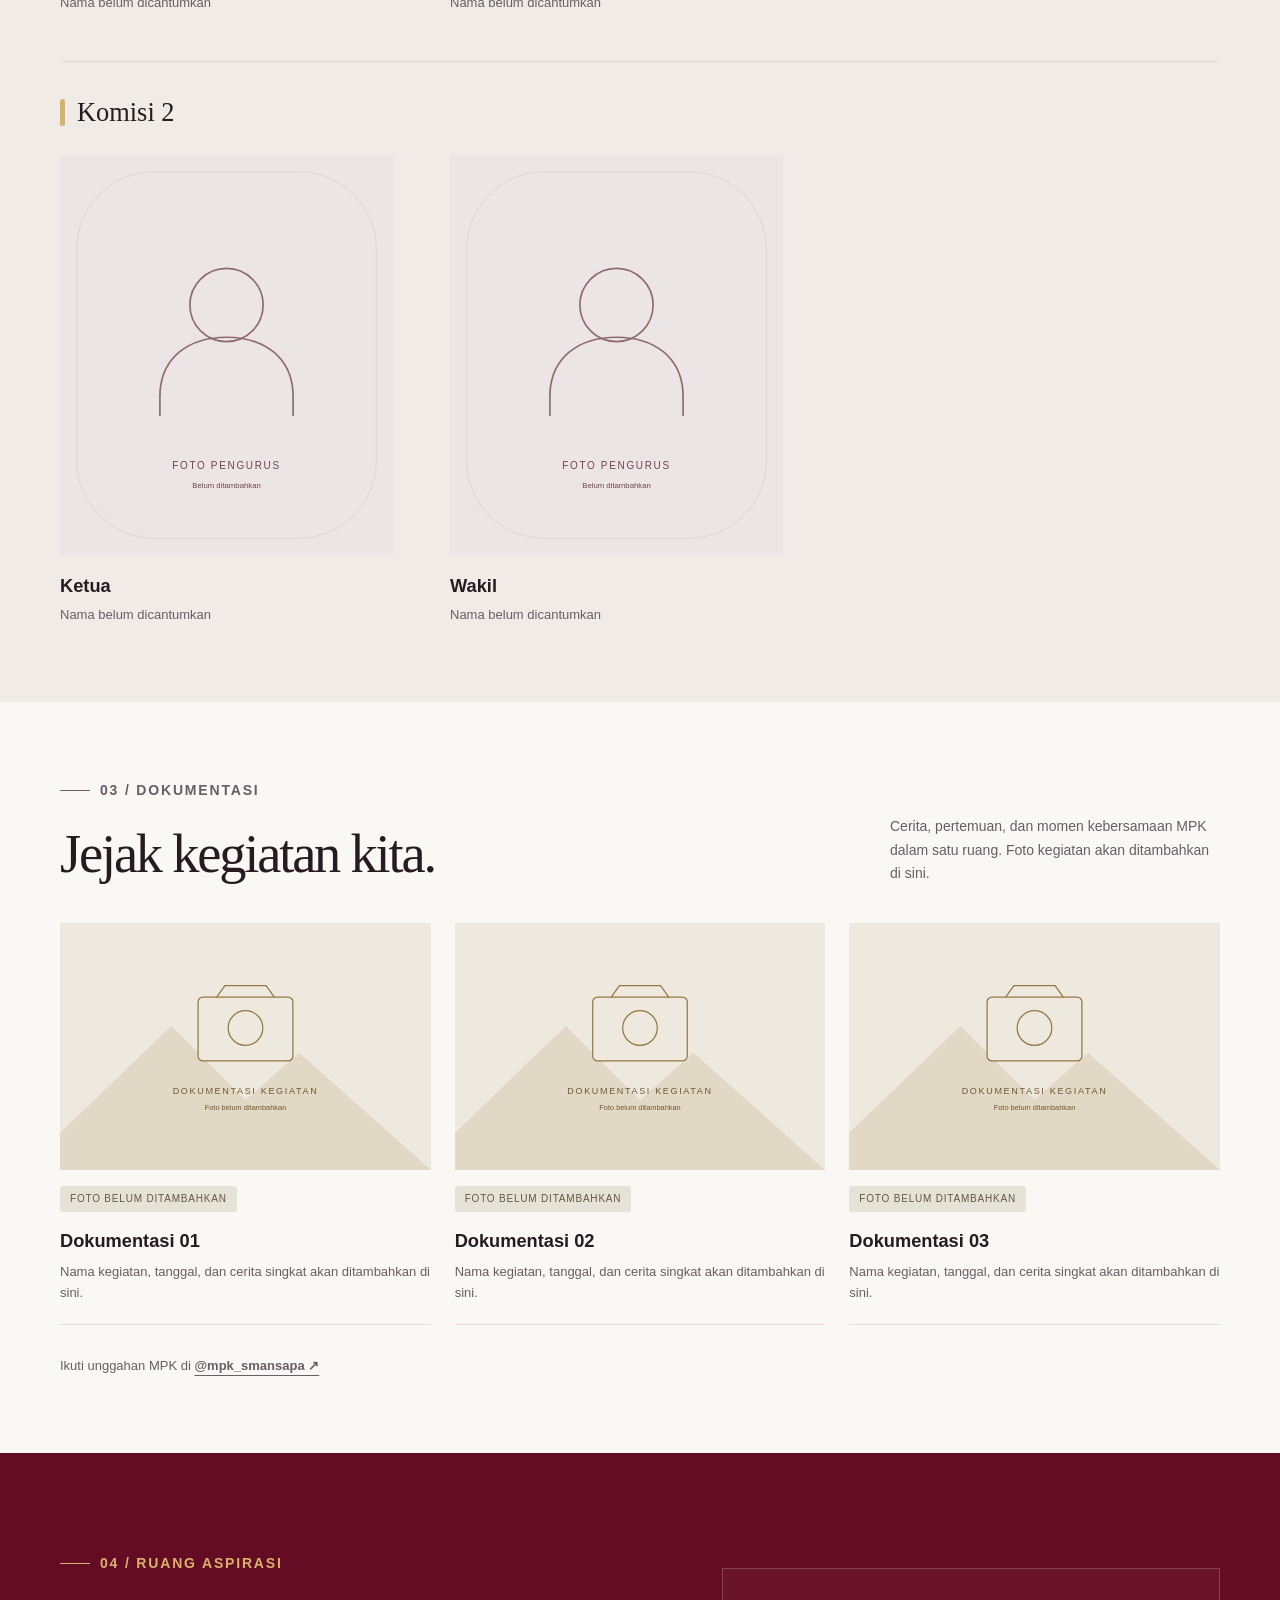
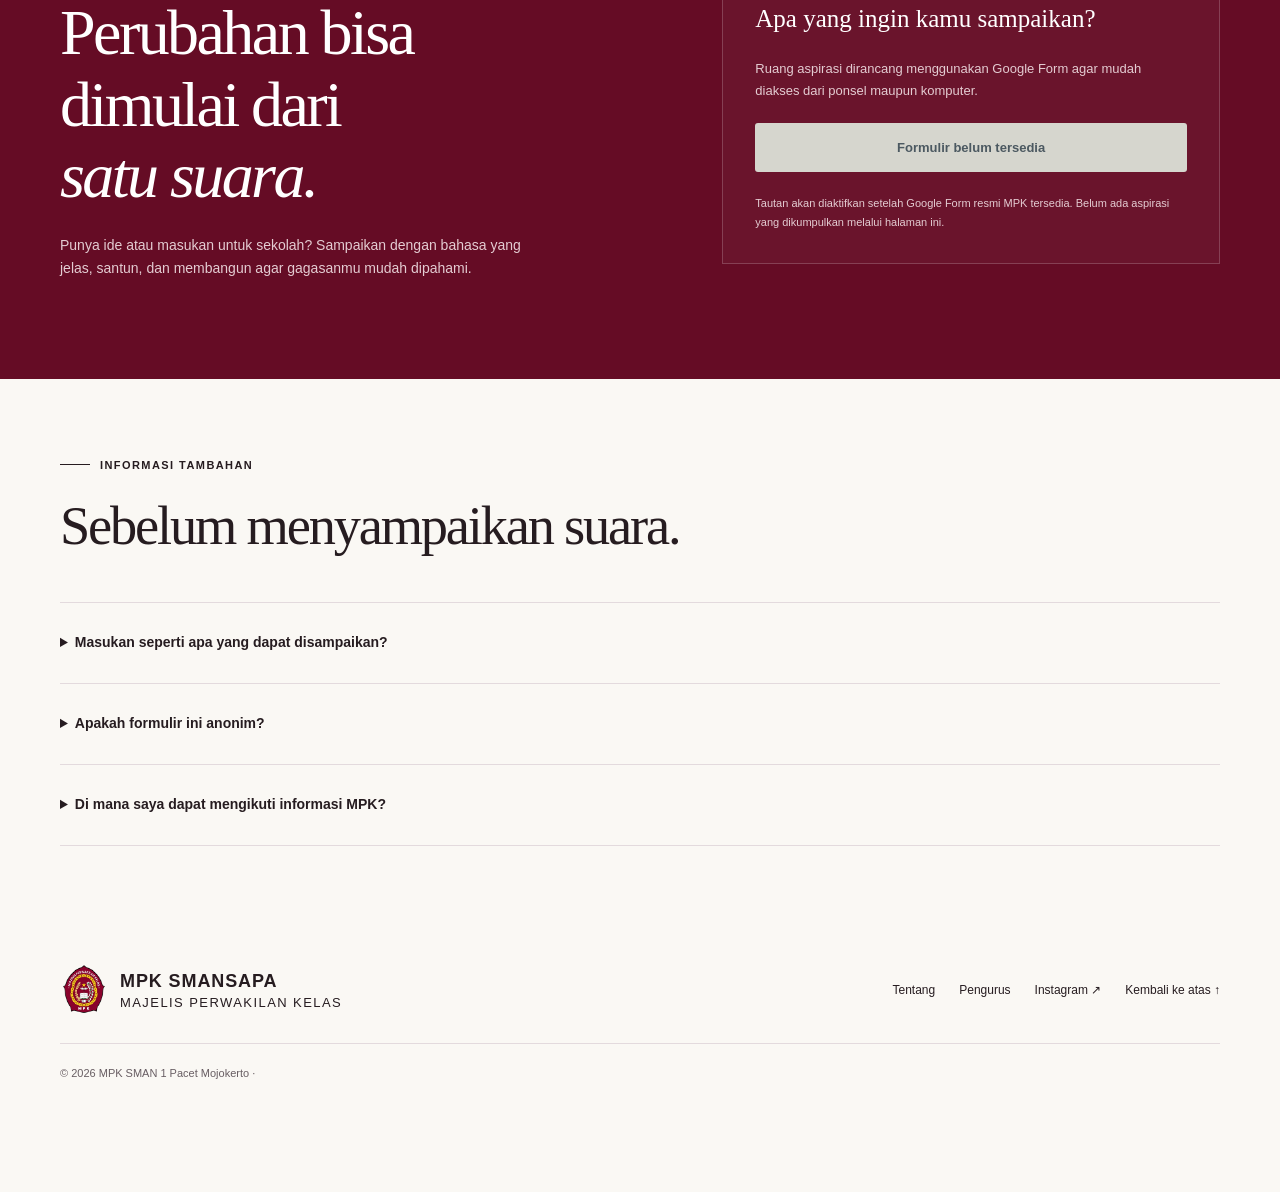
==== commit 9f065c46: "Add founders page and responsive navigation across all pages" ====
--- a/index.html
+++ b/index.html
@@ -22,7 +22,13 @@
           <span><strong>MPK SMANSAPA</strong>MAJELIS PERWAKILAN KELAS</span>
         </a>
         <button class="menu" aria-expanded="false" aria-controls="navigasi">Menu</button>
-        <nav id="navigasi" aria-label="Navigasi utama"><a href="#tentang">Tentang MPK</a><a href="#pengurus">Kepengurusan</a><a href="#kegiatan">Dokumentasi</a><a class="nav-cta" href="#aspirasi">Ruang Aspirasi ↗</a></nav>
+        <nav id="navigasi" aria-label="Navigasi utama">
+          <a href="#tentang">Tentang MPK</a>
+          <a href="#pengurus">Kepengurusan</a>
+          <a href="#kegiatan">Dokumentasi</a>
+          <a href="pendiri.html">Pendiri Website</a>
+          <a class="nav-cta" href="#aspirasi">Ruang Aspirasi ↗</a>
+        </nav>
       </div>
     </header>
     <main id="utama">
--- a/style.css
+++ b/style.css
@@ -821,7 +821,7 @@
   }
 }
 
-@media(max-width:1000px) {
+@media(max-width:1100px) {
   :root {
     --header-height: 76px;
   }
@@ -1249,3 +1249,17 @@
   font-size: clamp(2.4rem, 6vw, 4.5rem);
 }
 .archive-intro .intro { max-width: 650px; }
+
+/* Navbar lima tautan dan kartu pendiri; menu lipat hingga 1100px. */
+nav a[aria-current="page"] {
+  text-decoration: underline;
+  text-decoration-color: var(--gold);
+  text-underline-offset: 6px;
+}
+.people--founders .person h3 {
+  overflow-wrap: anywhere;
+}
+@media (min-width: 1101px) {
+  nav { gap: 20px; }
+  nav a { white-space: nowrap; }
+}
